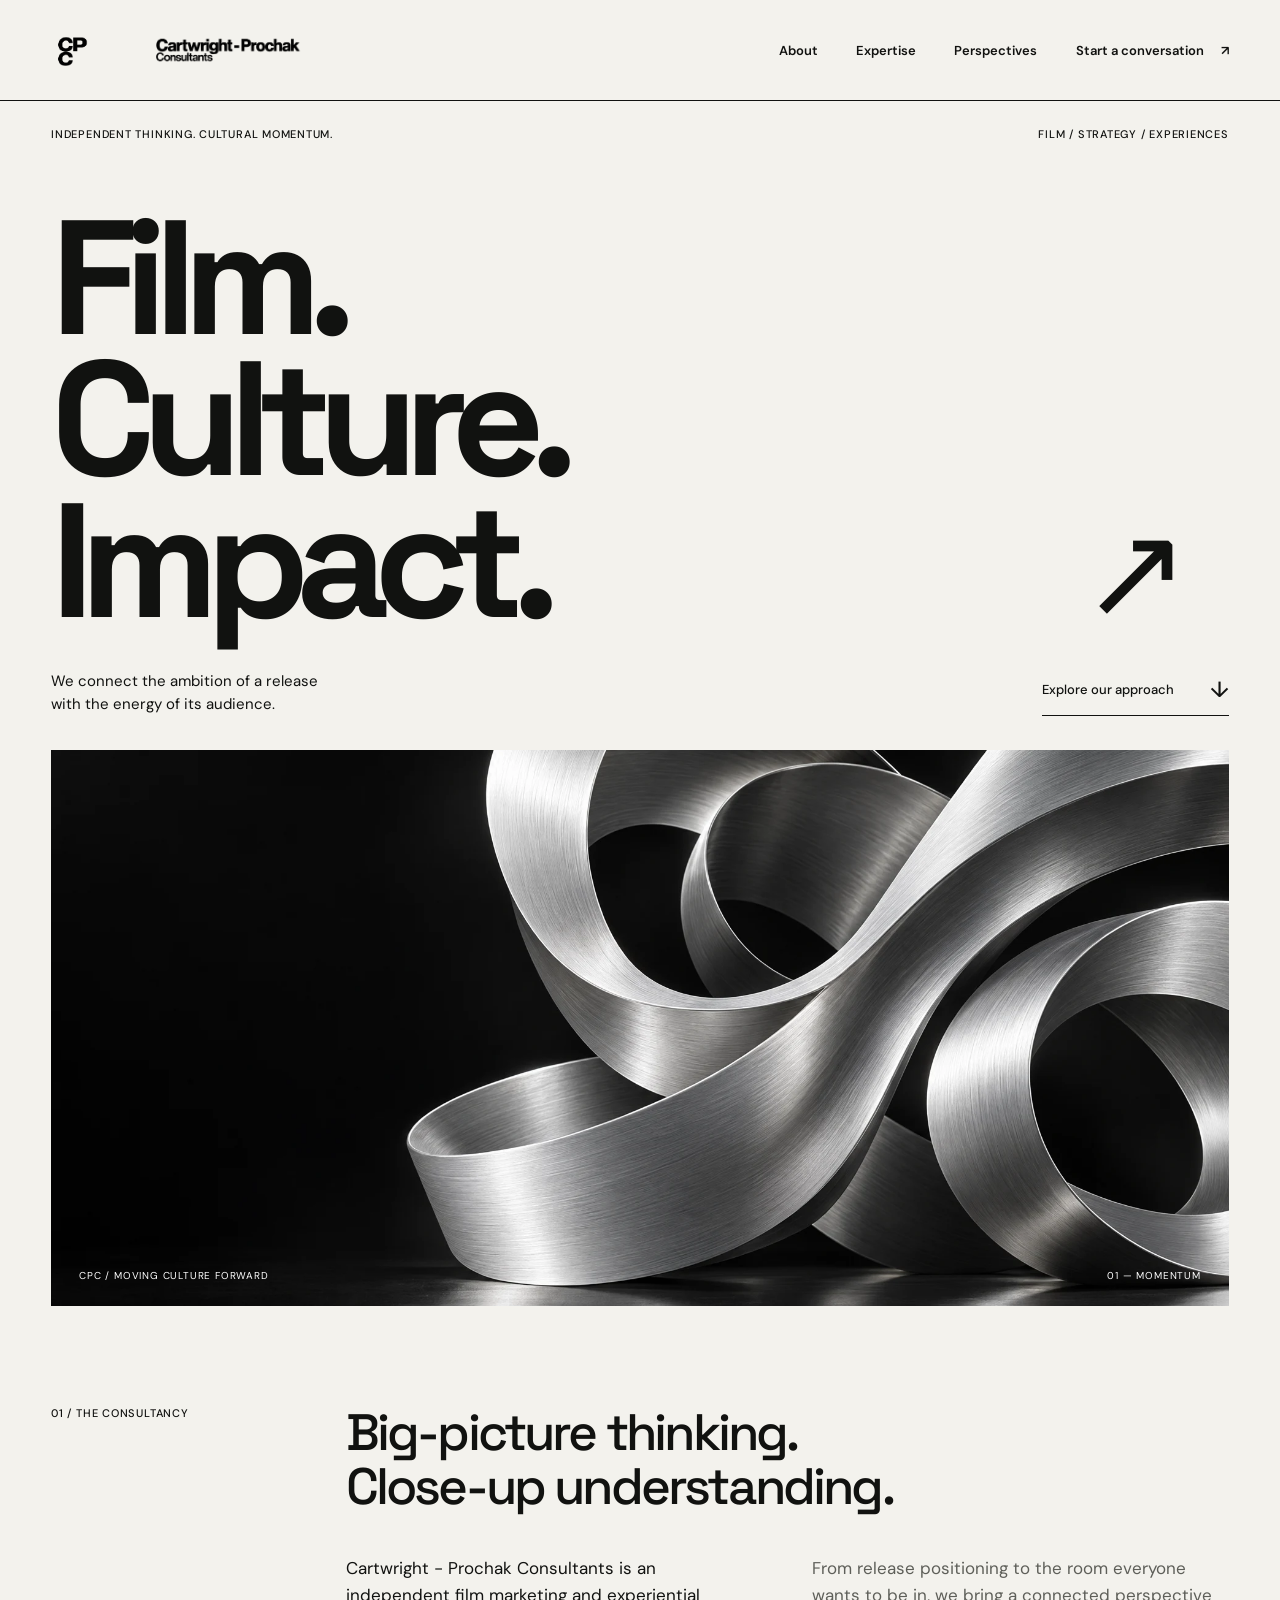
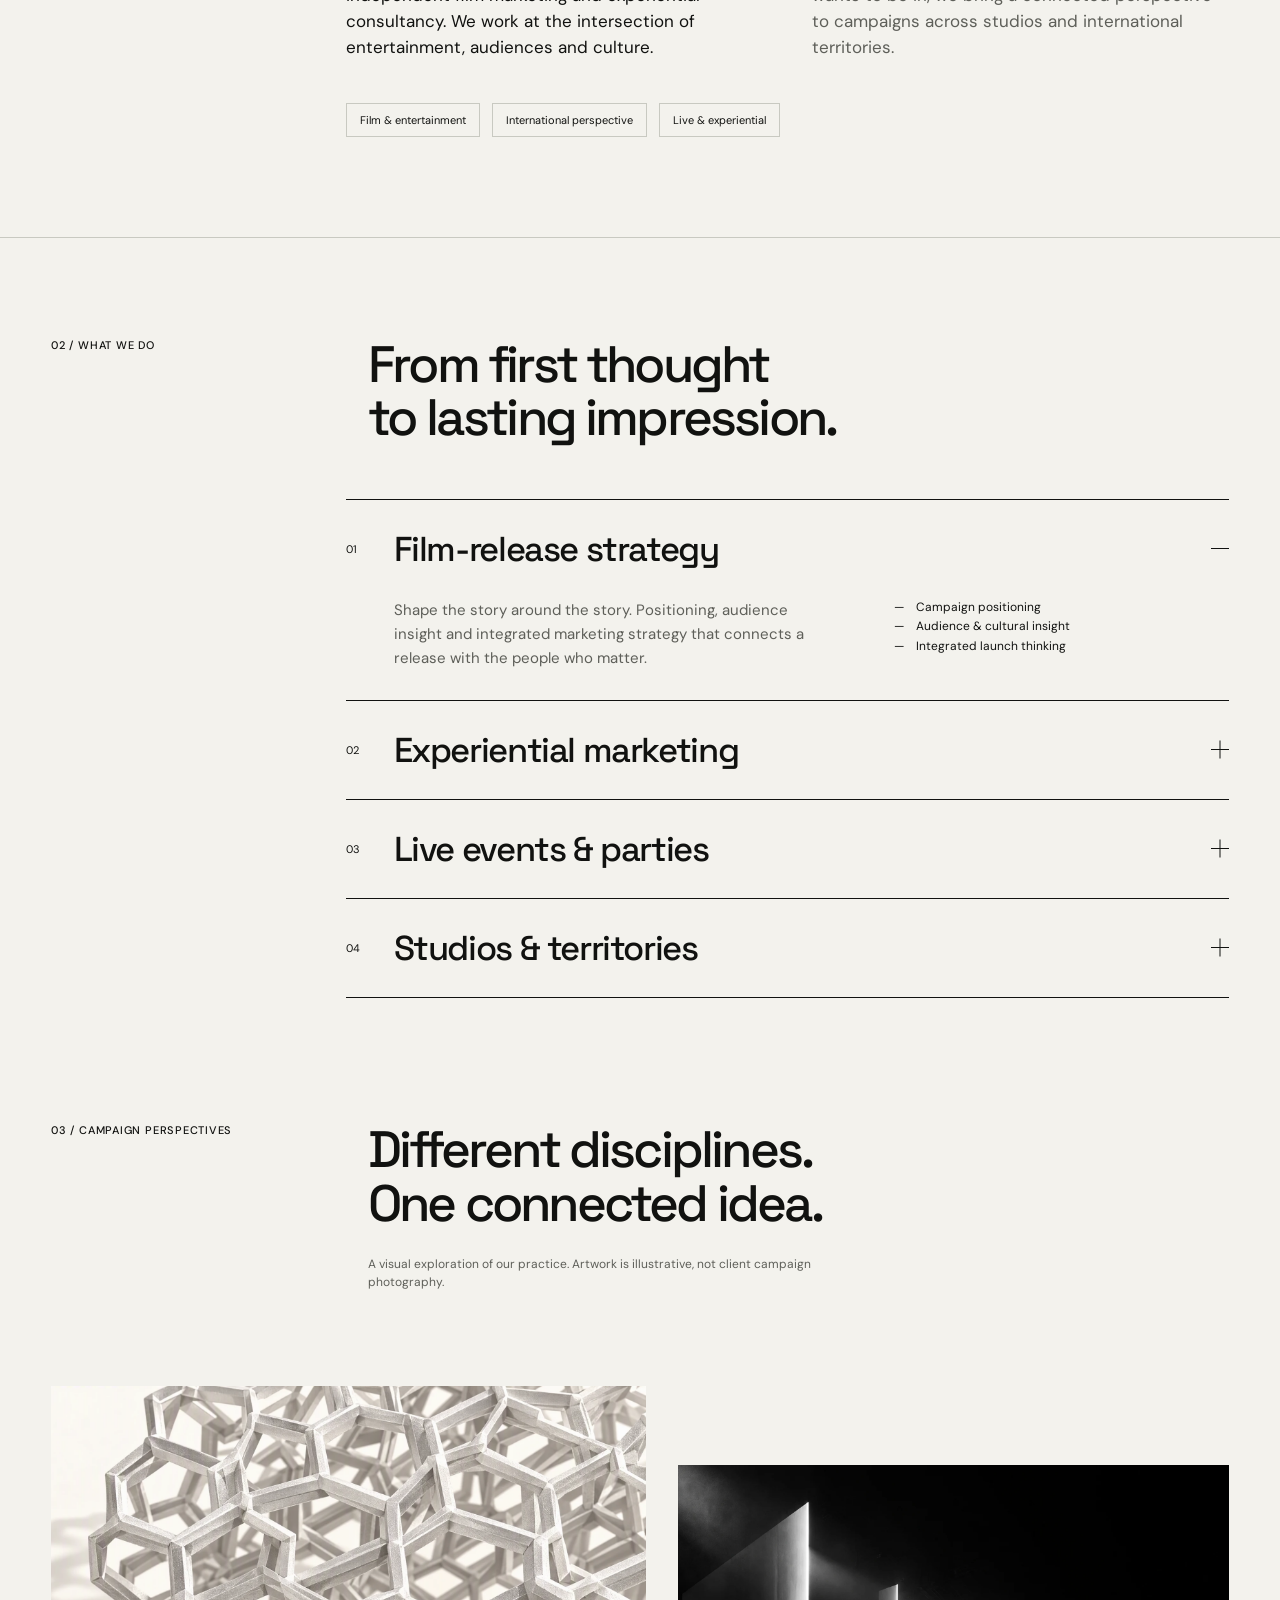
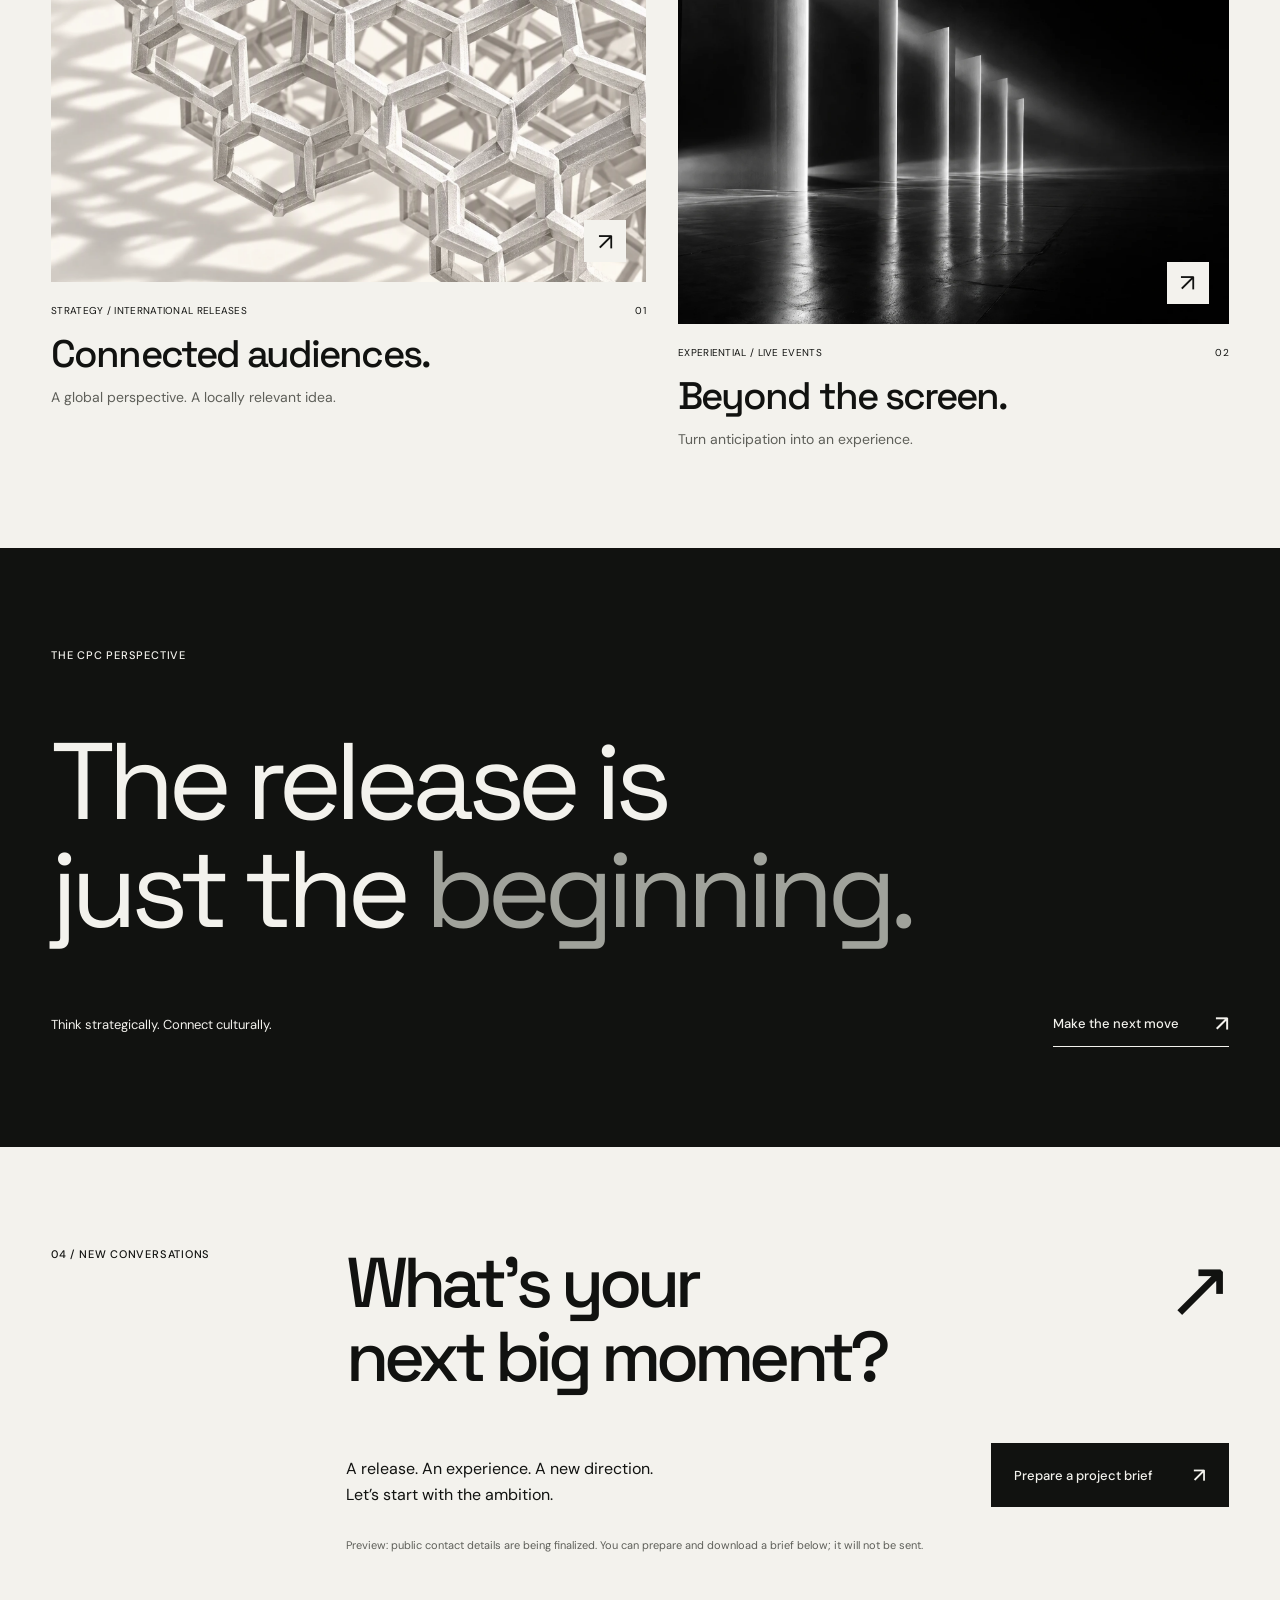
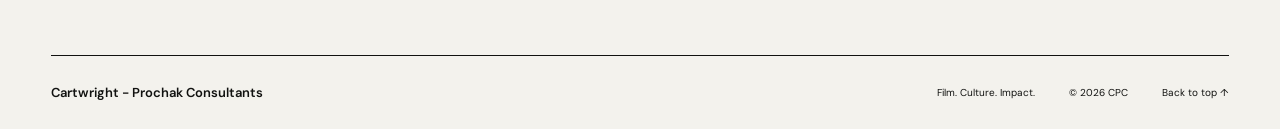
==== index.html @ 271bed8a "Initial CPC marketing site for Vercel. Static Swiss-style homepage with local assets and production " ====
<!doctype html>
<html lang="en">
<head>
  <meta charset="utf-8">
  <meta name="viewport" content="width=device-width, initial-scale=1">
  <meta name="theme-color" content="#f3f2ed">
  <meta name="robots" content="index, follow">
  <link rel="canonical" href="https://cpcstudio.vercel.app/">
  <title>CPC — Film Marketing &amp; Live Experiences Consultancy</title>
  <meta name="description" content="Cartwright - Prochak Consultants connects film-release strategy, experiential marketing and live events across studios and international territories.">
  <meta name="keywords" content="film marketing, entertainment strategy, experiential marketing, live events, international releases">
  <meta property="og:type" content="website">
  <meta property="og:site_name" content="Cartwright - Prochak Consultants">
  <meta property="og:title" content="CPC — Film. Culture. Impact.">
  <meta property="og:description" content="Independent thinking for film releases, cultural moments and live experiences.">
  <meta property="og:url" content="https://cpcstudio.vercel.app/">
  <meta property="og:image" content="https://cpcstudio.vercel.app/assets/CPC-hero-ribbon.webp">
  <meta name="twitter:card" content="summary_large_image">
  <meta name="twitter:title" content="CPC — Film. Culture. Impact.">
  <meta name="twitter:description" content="Film-release strategy, experiential marketing and live events.">
  <meta name="twitter:image" content="https://cpcstudio.vercel.app/assets/CPC-hero-ribbon.webp">
  <link rel="icon" href="/assets/favicon.png" type="image/png">
  <link rel="stylesheet" href="/styles.css">
  <script src="/app.js" defer></script>
</head>
<body>
  <a class="skip-link" href="#main">Skip to content</a>
  <header class="site-header">
    <a class="brand" href="#" aria-label="Cartwright - Prochak Consultants home">
      <img class="brand-sigil" src="/assets/CPC-swiss-sigil.png" alt="" width="48" height="48">
      <img class="brand-wordmark" src="/assets/CPC-swiss-wordmark.png" alt="Cartwright - Prochak Consultants" width="270" height="45">
    </a>
    <button class="menu-toggle" type="button" aria-expanded="false" aria-controls="navigation">Menu <span aria-hidden="true">+</span></button>
    <nav id="navigation" aria-label="Main navigation">
      <a href="#about">About</a><a href="#expertise">Expertise</a><a href="#perspectives">Perspectives</a><a class="nav-contact" href="#contact">Start a conversation <span aria-hidden="true">↗</span></a>
    </nav>
  </header>
  <main id="main">
    <section class="hero" aria-labelledby="hero-title">
      <div class="eyebrow hero-eyebrow"><span>Independent thinking. Cultural momentum.</span><span>Film / Strategy / Experiences</span></div>
      <h1 id="hero-title">Film.<br>Culture.<br><span class="hero-last">Impact.<span class="hero-arrow" aria-hidden="true">↗</span></span></h1>
      <div class="hero-bottom"><p>We connect the ambition of a release<br>with the energy of its audience.</p><a class="text-link" href="#expertise">Explore our approach <span aria-hidden="true">↓</span></a></div>
      <figure class="hero-art"><img src="/assets/CPC-hero-ribbon.webp" alt="A flowing silver ribbon sculpture on black" fetchpriority="high" width="1920" height="1080"><figcaption><span>CPC / Moving culture forward</span><span>01 — Momentum</span></figcaption></figure>
    </section>
    <section class="about section-pad" id="about" aria-labelledby="about-title">
      <div class="section-label">01 / The consultancy</div>
      <div class="about-main"><h2 id="about-title">Big-picture thinking.<br>Close-up understanding.</h2><div class="about-copy"><p>Cartwright - Prochak Consultants is an independent film marketing and experiential consultancy. We work at the intersection of entertainment, audiences and culture.</p><p>From release positioning to the room everyone wants to be in, we bring a connected perspective to campaigns across studios and international territories.</p></div><div class="about-tags"><span>Film &amp; entertainment</span><span>International perspective</span><span>Live &amp; experiential</span></div></div>
    </section>
    <section class="expertise section-pad" id="expertise" aria-labelledby="expertise-title">
      <div class="section-top"><div class="section-label">02 / What we do</div><h2 id="expertise-title">From first thought<br>to lasting impression.</h2></div>
      <div class="services">
        <details open><summary><span class="service-no">01</span><h3>Film-release strategy</h3><span class="service-symbol" aria-hidden="true"></span></summary><div class="service-body"><p>Shape the story around the story. Positioning, audience insight and integrated marketing strategy that connects a release with the people who matter.</p><ul><li>Campaign positioning</li><li>Audience &amp; cultural insight</li><li>Integrated launch thinking</li></ul></div></details>
        <details><summary><span class="service-no">02</span><h3>Experiential marketing</h3><span class="service-symbol" aria-hidden="true"></span></summary><div class="service-body"><p>Take a film beyond the screen. Develop participatory ideas and cultural activations that give audiences a reason to engage, share and remember.</p><ul><li>Creative activation concepts</li><li>Audience participation</li><li>Partner collaboration</li></ul></div></details>
        <details><summary><span class="service-no">03</span><h3>Live events &amp; parties</h3><span class="service-symbol" aria-hidden="true"></span></summary><div class="service-body"><p>Build the moment people talk about. Connect event concept, atmosphere and guest experience for launches, premieres, celebrations and after-hours gatherings.</p><ul><li>Event concept &amp; direction</li><li>Premieres &amp; launch moments</li><li>Parties &amp; guest experience</li></ul></div></details>
        <details><summary><span class="service-no">04</span><h3>Studios &amp; territories</h3><span class="service-symbol" aria-hidden="true"></span></summary><div class="service-body"><p>Keep the ambition connected while making the approach locally relevant. Strategic consultancy across studios, partners and international release teams.</p><ul><li>Cross-territory perspective</li><li>Local-market relevance</li><li>Studio &amp; partner alignment</li></ul></div></details>
      </div>
    </section>
    <section class="perspectives section-pad" id="perspectives" aria-labelledby="perspectives-title">
      <div class="section-top"><div class="section-label">03 / Campaign perspectives</div><div><h2 id="perspectives-title">Different disciplines.<br>One connected idea.</h2><p class="section-note">A visual exploration of our practice. Artwork is illustrative, not client campaign photography.</p></div></div>
      <div class="work-grid">
        <button class="work-card work-light" type="button" data-project="strategy" aria-label="Explore Connected audiences"><div class="work-image"><img src="/assets/CPC-lattice.webp" alt="Interconnected architectural silver lattice" loading="lazy" width="1920" height="1440"><span class="card-open" aria-hidden="true">↗</span></div><div class="work-meta"><span>Strategy / International releases</span><span>01</span></div><h3>Connected audiences.</h3><p>A global perspective. A locally relevant idea.</p></button>
        <button class="work-card work-dark" type="button" data-project="live" aria-label="Explore Beyond the screen"><div class="work-image"><img src="/assets/CPC-live-light.webp" alt="An abstract immersive installation of white light planes" loading="lazy" width="1920" height="1440"><span class="card-open" aria-hidden="true">↗</span></div><div class="work-meta"><span>Experiential / Live events</span><span>02</span></div><h3>Beyond the screen.</h3><p>Turn anticipation into an experience.</p></button>
      </div>
    </section>
    <section class="statement section-pad" aria-label="Our philosophy"><div class="section-label">The CPC perspective</div><p>The release is<br>just the <span>beginning.</span></p><div class="statement-bottom"><span>Think strategically. Connect culturally.</span><a class="text-link" href="#contact">Make the next move <span aria-hidden="true">↗</span></a></div></section>
    <section class="contact section-pad" id="contact" aria-labelledby="contact-title"><div class="section-label">04 / New conversations</div><div class="contact-main"><h2 id="contact-title">What’s your<br>next big moment?<span aria-hidden="true">↗</span></h2><div class="contact-bottom"><p>A release. An experience. A new direction.<br>Let’s start with the ambition.</p><button class="solid-button" id="open-enquiry" type="button">Prepare a project brief <span aria-hidden="true">↗</span></button></div><p class="contact-status">Preview: public contact details are being finalized. You can prepare and download a brief below; it will not be sent.</p></div></section>
  </main>
  <footer><a class="footer-brand" href="#">Cartwright - Prochak Consultants</a><div class="footer-meta"><span>Film. Culture. Impact.</span><span>© <span id="year">2026</span> CPC</span><a href="#main">Back to top ↑</a></div></footer>
  <dialog id="project-dialog" class="project-dialog" aria-labelledby="project-title"><button class="dialog-close" type="button" aria-label="Close campaign perspective">×</button><div class="dialog-eyebrow eyebrow">CPC / A campaign perspective</div><h2 id="project-title"></h2><p id="project-description"></p><ul id="project-points"></ul><p class="dialog-note">Illustrative practice overview. Approved campaign credits and case studies can be added here.</p><a class="solid-button" href="#contact" id="project-contact">Discuss an idea <span aria-hidden="true">↗</span></a></dialog>
  <dialog id="enquiry-dialog" class="enquiry-dialog" aria-labelledby="enquiry-title"><button class="dialog-close" type="button" aria-label="Close project brief">×</button><div class="eyebrow">CPC / The starting point</div><h2 id="enquiry-title">Tell us the ambition.</h2><p class="dialog-note">Prepare a brief on your device. This preview does not transmit or store your information on a server.</p><form id="enquiry-form"><div class="form-row"><label>Your name<input name="name" autocomplete="name" required maxlength="120"></label><label>Email<input name="email" type="email" autocomplete="email" required maxlength="200"></label></div><label>Company / studio<input name="company" autocomplete="organization" maxlength="160"></label><label>What are you planning?<select name="service"><option>Film-release strategy</option><option>Experiential marketing</option><option>Live events &amp; parties</option><option>Studios &amp; territories</option><option>A connected campaign</option></select></label><label>The brief<textarea name="brief" rows="4" required maxlength="6000" placeholder="The project, audience, territories, timing and ambition."></textarea></label><button class="solid-button" type="submit">Download my brief <span aria-hidden="true">↓</span></button><p class="form-result" id="form-result" role="status"></p></form></dialog>
</body>
</html>
---- styles.css ----
@import url('https://fonts.googleapis.com/css2?family=DM+Sans:wght@400;500;600;700&family=Space+Grotesk:wght@400;500;600;700&display=swap');
:root{--paper:#f3f2ed;--ink:#111210;--muted:#5e5f59;--rule:#c8c9c1;--gutter:clamp(22px,4vw,72px);--display:'Space Grotesk',Arial,sans-serif;--body:'DM Sans',Arial,sans-serif}
*{box-sizing:border-box}html{scroll-behavior:smooth;scroll-padding-top:100px}body{margin:0;background:var(--paper);color:var(--ink);font-family:var(--body);-webkit-font-smoothing:antialiased}a{color:inherit;text-decoration:none}button,input,textarea,select{font:inherit}button{color:inherit}button,a,summary{-webkit-tap-highlight-color:transparent}button{cursor:pointer}img{display:block;max-width:100%}h1,h2,h3,p{margin:0}h1,h2,h3{font-family:var(--display)}::selection{color:var(--paper);background:var(--ink)}:focus-visible{outline:2px solid currentColor;outline-offset:6px}body.modal-open{overflow:hidden}.skip-link{position:fixed;top:-80px;left:20px;background:var(--ink);color:var(--paper);z-index:20;padding:14px}.skip-link:focus{top:12px}
.site-header{display:flex;align-items:center;justify-content:space-between;gap:30px;padding:26px var(--gutter);border-bottom:1px solid var(--ink)}.brand{display:flex;align-items:center;gap:16px}.brand-sigil{width:42px;height:42px;object-fit:contain}.brand-wordmark{width:240px;height:auto;max-height:48px;object-fit:contain}nav{display:flex;align-items:center;gap:clamp(22px,3vw,48px);font-size:13px;font-weight:600}nav a{position:relative}nav a:after{content:'';position:absolute;left:0;bottom:-6px;width:100%;height:1px;background:currentColor;transform:scaleX(0);transform-origin:left;transition:transform .2s}nav a:hover:after{transform:scaleX(1)}.nav-contact span{margin-left:14px}.menu-toggle{display:none;border:0;background:transparent;padding:10px;font-weight:600}.eyebrow,.section-label{font-size:11px;letter-spacing:.07em;text-transform:uppercase;font-weight:500}.hero{padding:26px var(--gutter) 0}.hero-eyebrow{display:flex;justify-content:space-between;gap:20px}.hero h1{font-size:clamp(100px,12.7vw,205px);line-height:.87;letter-spacing:-.085em;font-weight:700;margin:66px 0 34px}.hero-last{display:flex;align-items:baseline;justify-content:space-between}.hero-arrow{font-family:Arial,sans-serif;font-size:.8em;font-weight:400;letter-spacing:0;padding-right:3vw}.hero-bottom{display:flex;justify-content:space-between;align-items:end;margin-bottom:34px;font-size:15px;line-height:1.55}.text-link{display:inline-flex;gap:36px;align-items:center;font-size:13px;font-weight:500;border-bottom:1px solid currentColor;padding:8px 0}.text-link span{font-size:22px;transition:transform .2s}.text-link:hover span{transform:translate(2px,-2px)}.hero-art{margin:0;position:relative;background:#050505;overflow:hidden}.hero-art>img{width:100%;height:auto;aspect-ratio:2.12;object-fit:cover}.hero-art figcaption{position:absolute;bottom:24px;left:28px;right:28px;display:flex;justify-content:space-between;color:#fff;font-size:10px;letter-spacing:.08em;text-transform:uppercase}
.section-pad{padding:100px var(--gutter)}.about{display:grid;grid-template-columns:1fr 3fr;border-bottom:1px solid var(--rule)}h2{font-size:clamp(36px,4vw,64px);line-height:1.05;font-weight:500;letter-spacing:-.055em}.about-copy{display:grid;grid-template-columns:1fr 1fr;gap:50px;margin:42px 0;font-size:17px;line-height:1.55;max-width:930px}.about-copy p:last-child{color:var(--muted)}.about-tags{display:flex;flex-wrap:wrap;gap:12px}.about-tags span{font-size:11px;border:1px solid var(--rule);padding:9px 13px}.section-top{display:grid;grid-template-columns:1fr 3fr;gap:30px;margin-bottom:54px}.services{margin-left:25%}.services details{border-top:1px solid var(--ink)}.services details:last-child{border-bottom:1px solid var(--ink)}.services summary{list-style:none;display:flex;gap:26px;align-items:center;cursor:pointer;padding:27px 0}.services summary::-webkit-details-marker{display:none}.service-no{font-size:11px;align-self:center;width:22px}.services h3{font-size:clamp(24px,2.7vw,42px);font-weight:500;letter-spacing:-.04em}.service-symbol{width:18px;height:18px;margin-left:auto;position:relative;flex-shrink:0}.service-symbol:before,.service-symbol:after{content:'';position:absolute;background:currentColor;top:8px;left:0;width:18px;height:1px}.service-symbol:after{transform:rotate(90deg)}details[open] .service-symbol:after{transform:rotate(0)}.service-body{padding:0 42px 30px 48px;display:grid;grid-template-columns:1.5fr 1fr;gap:60px;font-size:15px;line-height:1.6}.service-body p{max-width:510px;color:var(--muted)}.service-body ul{list-style:none;padding:0;margin:0;font-size:12px}.service-body li:before{content:'—';margin-right:12px}.perspectives{padding-top:25px}.section-note{font-size:12px;line-height:1.5;color:var(--muted);max-width:470px;margin-top:24px}.work-grid{display:grid;grid-template-columns:1.08fr 1fr;gap:32px}.work-card{display:block;text-align:left;background:none;border:0;padding:0;width:100%}.work-dark{margin-top:120px}.work-image{overflow:hidden;position:relative;background:#ddd}.work-image img{width:100%;height:auto;aspect-ratio:1.2;object-fit:cover;transition:transform .5s}.work-card:hover img{transform:scale(1.025)}.card-open{position:absolute;bottom:20px;right:20px;width:42px;height:42px;display:grid;place-items:center;background:var(--paper);font-size:24px}.work-meta{display:flex;justify-content:space-between;font-size:10px;text-transform:uppercase;letter-spacing:.03em;margin:22px 0 12px}.work-card h3{font-size:clamp(28px,3vw,44px);font-weight:500;letter-spacing:-.05em}.work-card p{font-size:14px;color:var(--muted);margin-top:10px}.statement{color:var(--paper);background:var(--ink)}.statement>p{font-family:var(--display);font-size:clamp(62px,8.5vw,140px);line-height:1;letter-spacing:-.065em;margin:66px 0 56px}.statement>p span{color:#a0a29b}.statement-bottom{display:flex;justify-content:space-between;align-items:center;font-size:13px}.contact{display:grid;grid-template-columns:1fr 3fr}.contact h2{font-size:clamp(44px,5.5vw,86px);letter-spacing:-.07em;position:relative}.contact h2 span{position:absolute;right:0;top:0;font-family:Arial,sans-serif;font-size:1.15em}.contact-bottom{display:flex;gap:24px;justify-content:space-between;align-items:end;margin-top:48px}.contact-bottom p{font-size:16px;line-height:1.6}.solid-button{display:inline-flex;gap:40px;justify-content:space-between;align-items:center;background:var(--ink);color:var(--paper);border:1px solid var(--ink);padding:18px 22px;font-size:13px;font-weight:500;transition:background .2s,color .2s}.solid-button:hover{background:var(--paper);color:var(--ink)}.solid-button span{font-size:20px}.contact-status{font-size:11px;line-height:1.6;color:var(--muted);max-width:620px;margin-top:30px}footer{margin:0 var(--gutter);padding:28px 0;display:flex;justify-content:space-between;gap:24px;align-items:center;border-top:1px solid var(--ink)}.footer-brand{font-size:13px;font-weight:600}.footer-meta{display:flex;gap:34px;font-size:10px}.footer-meta a:hover{text-decoration:underline}
dialog{border:0;background:var(--paper);color:var(--ink);padding:54px;max-width:680px;width:calc(100% - 36px);max-height:90dvh;overflow:auto}dialog::backdrop{background:#000b;backdrop-filter:blur(4px)}.dialog-close{position:absolute;top:14px;right:18px;border:0;background:transparent;font-size:30px;padding:3px 8px}.dialog-eyebrow{margin-bottom:30px}dialog h2{font-size:44px;margin-bottom:24px}dialog>p{font-size:16px;line-height:1.65}dialog ul{padding:0;list-style:none;margin:24px 0}dialog li{padding:12px 0;border-bottom:1px solid var(--rule);font-size:14px}.dialog-note{color:var(--muted);font-size:12px!important;margin-bottom:26px;line-height:1.6}.enquiry-dialog>.eyebrow{margin-bottom:26px}.enquiry-dialog form{display:grid;gap:19px}.form-row{display:grid;grid-template-columns:1fr 1fr;gap:20px}label{display:flex;flex-direction:column;gap:8px;font-size:12px}input,textarea,select{border:1px solid #b8bab1;border-radius:0;background:transparent;padding:12px;color:var(--ink);width:100%;font-size:14px}textarea{resize:vertical}.form-result{font-size:12px;color:var(--muted);line-height:1.5}
@media(min-width:1700px){body{max-width:1920px;margin:auto}.hero h1{font-size:220px}}
@media(max-width:1050px){.brand-wordmark{width:190px}nav{gap:22px;font-size:12px}.nav-contact{display:none}.about,.contact{grid-template-columns:1fr 2.5fr}.section-top{grid-template-columns:1fr 2.5fr}.services{margin-left:28.5%}.about-copy{gap:26px;font-size:15px}.service-body{grid-template-columns:1fr;gap:20px}.contact-bottom{align-items:start;flex-direction:column}.footer-meta{gap:20px}}
@media(max-width:700px){html{scroll-padding-top:25px}.site-header{padding:20px var(--gutter);position:relative}.brand-wordmark{width:190px}.brand-sigil{width:32px;height:32px}.brand{gap:12px}.menu-toggle{display:inline-flex;gap:14px;padding:10px 0;font-size:12px}nav{display:none;position:absolute;top:100%;left:0;right:0;background:var(--paper);z-index:10;border-bottom:1px solid var(--ink);padding:24px var(--gutter);flex-direction:column;align-items:flex-start;gap:28px;font-size:18px}nav.is-open{display:flex}.nav-contact{display:block}.hero{padding-top:22px}.hero-eyebrow{font-size:9px}.hero-eyebrow span:last-child{display:none}.hero h1{font-size:clamp(82px,21vw,147px);margin-top:48px;line-height:.91}.hero-arrow{font-size:.7em;padding:0}.hero-bottom{font-size:12px;align-items:start;gap:24px}.hero-bottom .text-link{font-size:11px;gap:12px}.hero-art>img{aspect-ratio:1.28;object-position:65% center}.hero-art figcaption{left:16px;right:16px;bottom:18px;font-size:8px}.hero-art figcaption span:last-child{display:none}.section-pad{padding:62px var(--gutter)}.about,.contact,.section-top{grid-template-columns:1fr;gap:28px}.section-label{font-size:10px}h2{font-size:38px}.about-copy{grid-template-columns:1fr;gap:22px;margin:28px 0;font-size:16px}.about-tags{gap:8px}.about-tags span{font-size:10px}.section-top{margin-bottom:32px}.services{margin-left:0}.services summary{gap:17px;padding:24px 0}.services h3{font-size:26px}.service-body{padding:0 24px 26px 39px;font-size:14px}.work-grid{grid-template-columns:1fr;gap:42px}.work-dark{margin-top:0}.work-image img{aspect-ratio:1.22}.work-meta{margin-top:18px}.work-card h3{font-size:32px}.statement>p{font-size:clamp(49px,11vw,77px);margin:42px 0 36px}.statement-bottom{align-items:start;flex-direction:column;gap:20px;font-size:12px}.contact h2{font-size:47px}.contact h2 span{right:0;font-size:.85em}.contact-bottom{margin-top:28px;gap:26px}.solid-button{width:100%}footer{align-items:start;flex-direction:column;padding:24px 0}.footer-meta{flex-wrap:wrap;justify-content:space-between;width:100%;font-size:9px;gap:12px}dialog{padding:48px 26px 30px}dialog h2{font-size:34px}.form-row{grid-template-columns:1fr}}
@media(prefers-reduced-motion:reduce){html{scroll-behavior:auto}*,*:before,*:after{animation:none!important;transition:none!important}}
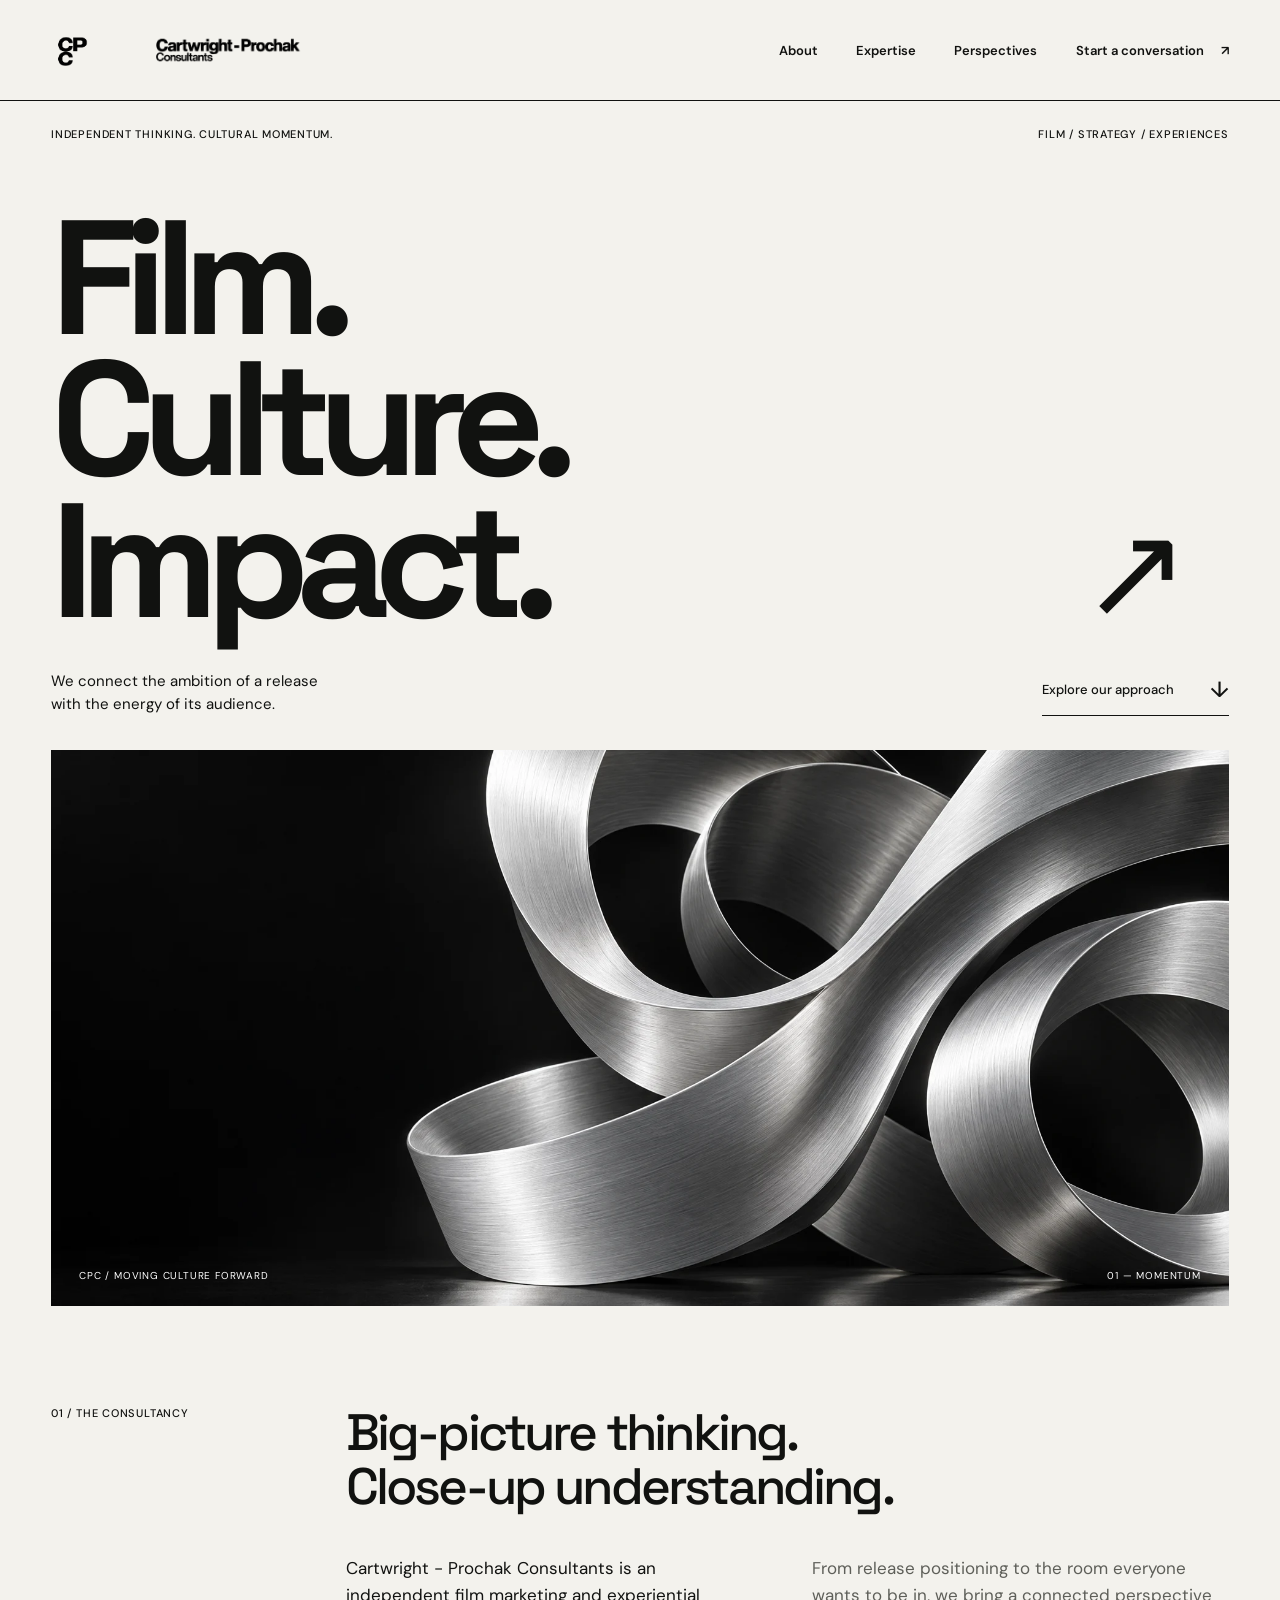
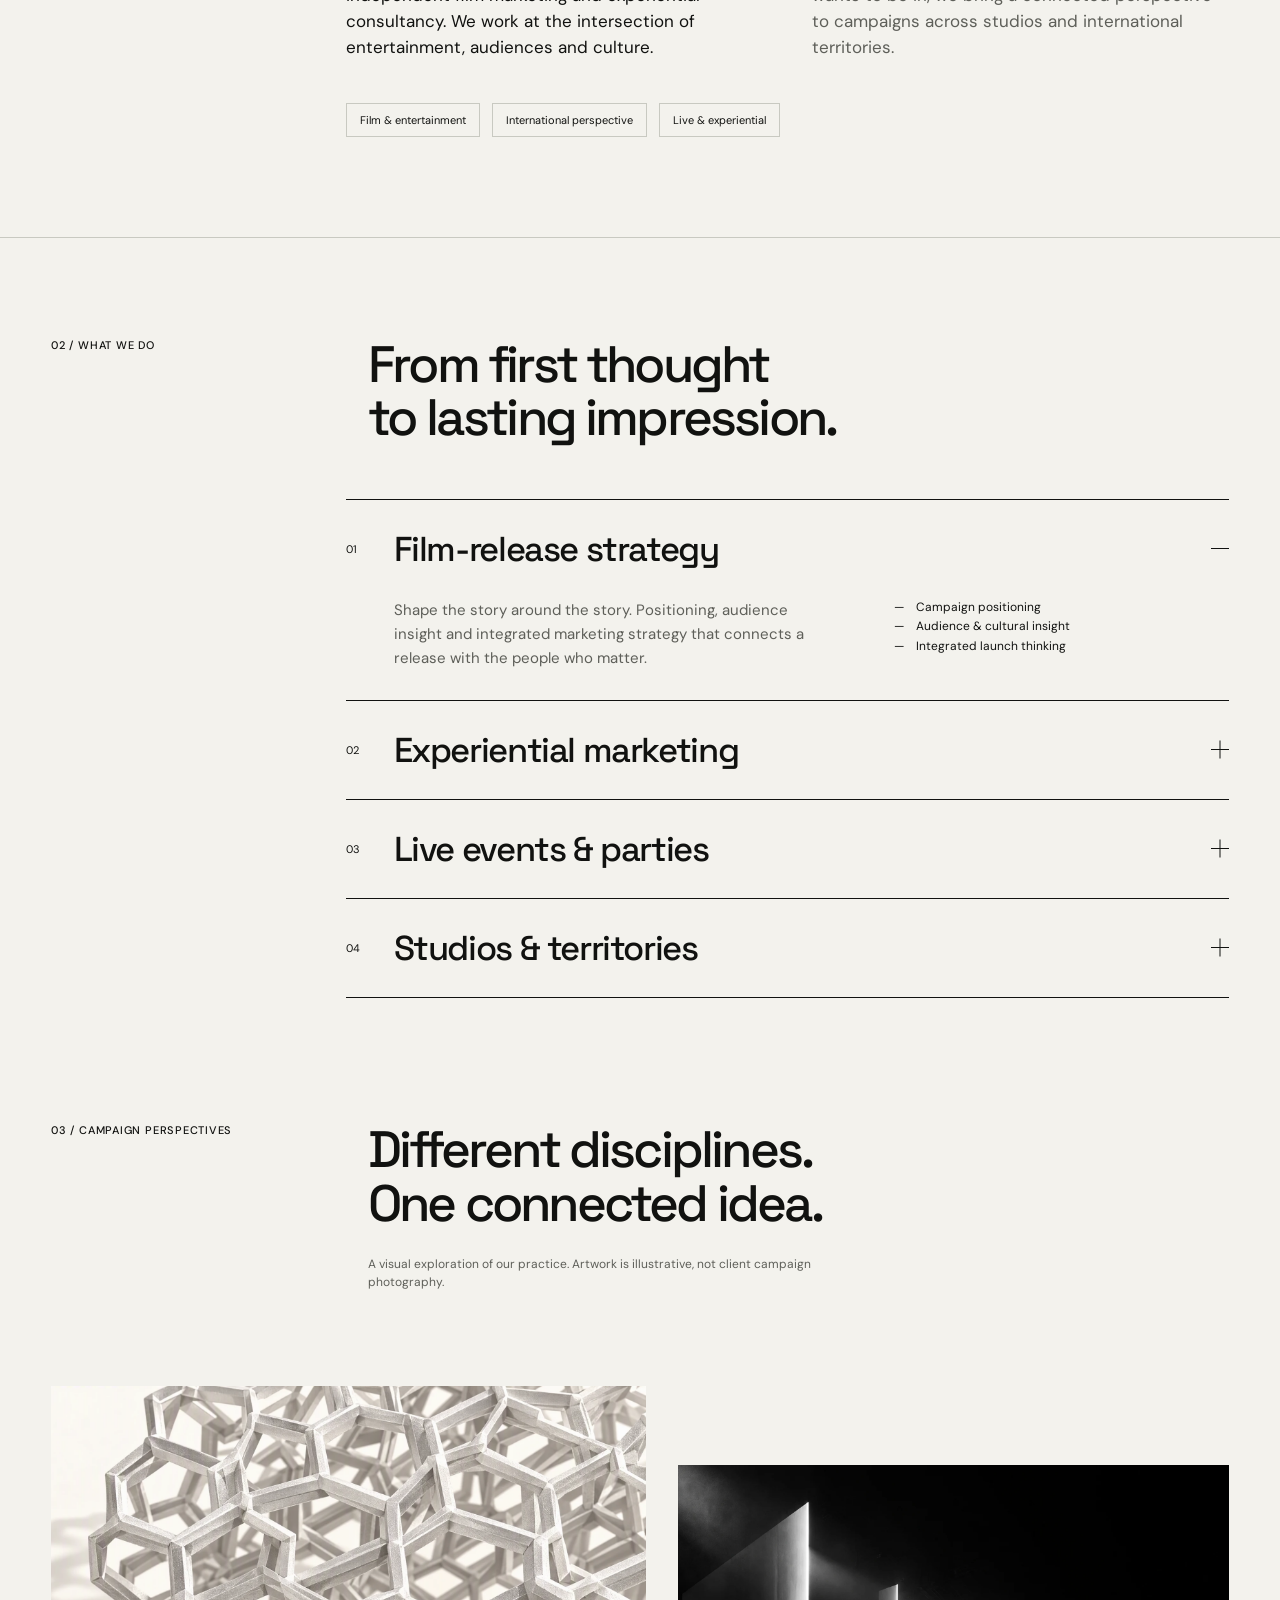
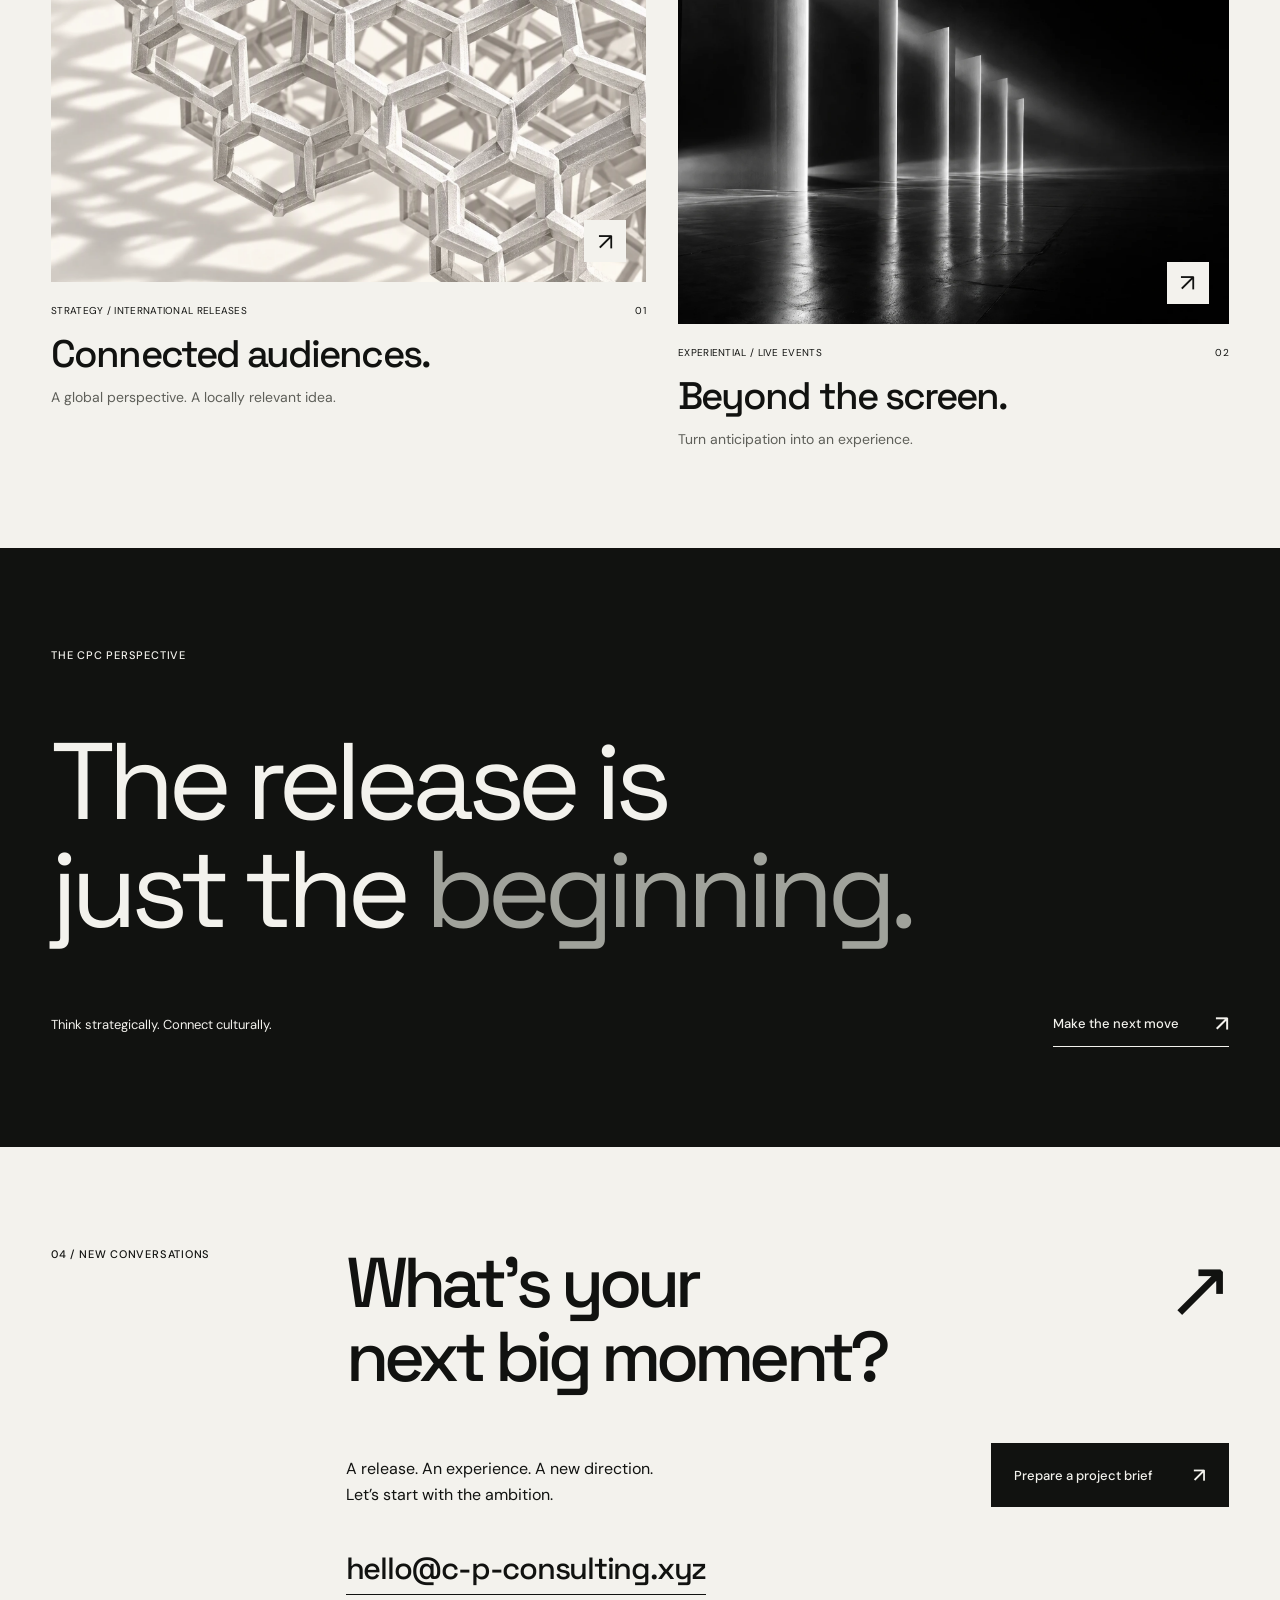
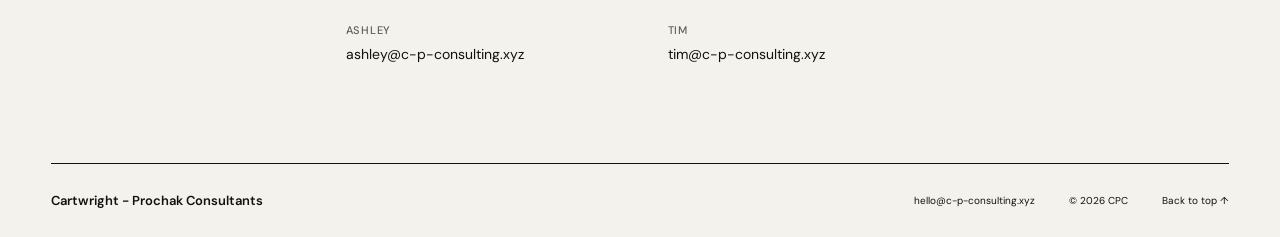
==== commit 1d8e9c6a: "Add public and personal contact emails. Route enquiries to hello@ and surface Ashley and Tim address" ====
--- a/index.html
+++ b/index.html
@@ -5,7 +5,7 @@
   <meta name="viewport" content="width=device-width, initial-scale=1">
   <meta name="theme-color" content="#f3f2ed">
   <meta name="robots" content="index, follow">
-  <link rel="canonical" href="https://cpcstudio.vercel.app/">
+  <link rel="canonical" href="https://c-p-consulting.xyz/">
   <title>CPC — Film Marketing &amp; Live Experiences Consultancy</title>
   <meta name="description" content="Cartwright - Prochak Consultants connects film-release strategy, experiential marketing and live events across studios and international territories.">
   <meta name="keywords" content="film marketing, entertainment strategy, experiential marketing, live events, international releases">
@@ -13,12 +13,12 @@
   <meta property="og:site_name" content="Cartwright - Prochak Consultants">
   <meta property="og:title" content="CPC — Film. Culture. Impact.">
   <meta property="og:description" content="Independent thinking for film releases, cultural moments and live experiences.">
-  <meta property="og:url" content="https://cpcstudio.vercel.app/">
-  <meta property="og:image" content="https://cpcstudio.vercel.app/assets/CPC-hero-ribbon.webp">
+  <meta property="og:url" content="https://c-p-consulting.xyz/">
+  <meta property="og:image" content="https://c-p-consulting.xyz/assets/CPC-hero-ribbon.webp">
   <meta name="twitter:card" content="summary_large_image">
   <meta name="twitter:title" content="CPC — Film. Culture. Impact.">
   <meta name="twitter:description" content="Film-release strategy, experiential marketing and live events.">
-  <meta name="twitter:image" content="https://cpcstudio.vercel.app/assets/CPC-hero-ribbon.webp">
+  <meta name="twitter:image" content="https://c-p-consulting.xyz/assets/CPC-hero-ribbon.webp">
   <link rel="icon" href="/assets/favicon.png" type="image/png">
   <link rel="stylesheet" href="/styles.css">
   <script src="/app.js" defer></script>
@@ -63,10 +63,10 @@
       </div>
     </section>
     <section class="statement section-pad" aria-label="Our philosophy"><div class="section-label">The CPC perspective</div><p>The release is<br>just the <span>beginning.</span></p><div class="statement-bottom"><span>Think strategically. Connect culturally.</span><a class="text-link" href="#contact">Make the next move <span aria-hidden="true">↗</span></a></div></section>
-    <section class="contact section-pad" id="contact" aria-labelledby="contact-title"><div class="section-label">04 / New conversations</div><div class="contact-main"><h2 id="contact-title">What’s your<br>next big moment?<span aria-hidden="true">↗</span></h2><div class="contact-bottom"><p>A release. An experience. A new direction.<br>Let’s start with the ambition.</p><button class="solid-button" id="open-enquiry" type="button">Prepare a project brief <span aria-hidden="true">↗</span></button></div><p class="contact-status">Preview: public contact details are being finalized. You can prepare and download a brief below; it will not be sent.</p></div></section>
+    <section class="contact section-pad" id="contact" aria-labelledby="contact-title"><div class="section-label">04 / New conversations</div><div class="contact-main"><h2 id="contact-title">What’s your<br>next big moment?<span aria-hidden="true">↗</span></h2><div class="contact-bottom"><p>A release. An experience. A new direction.<br>Let’s start with the ambition.</p><button class="solid-button" id="open-enquiry" type="button">Prepare a project brief <span aria-hidden="true">↗</span></button></div><div class="contact-emails"><a class="contact-public" href="mailto:hello@c-p-consulting.xyz">hello@c-p-consulting.xyz</a><div class="contact-people"><a href="mailto:ashley@c-p-consulting.xyz"><span>Ashley</span>ashley@c-p-consulting.xyz</a><a href="mailto:tim@c-p-consulting.xyz"><span>Tim</span>tim@c-p-consulting.xyz</a></div></div></div></section>
   </main>
-  <footer><a class="footer-brand" href="#">Cartwright - Prochak Consultants</a><div class="footer-meta"><span>Film. Culture. Impact.</span><span>© <span id="year">2026</span> CPC</span><a href="#main">Back to top ↑</a></div></footer>
+  <footer><a class="footer-brand" href="/">Cartwright - Prochak Consultants</a><div class="footer-meta"><a href="mailto:hello@c-p-consulting.xyz">hello@c-p-consulting.xyz</a><span>© <span id="year">2026</span> CPC</span><a href="#main">Back to top ↑</a></div></footer>
   <dialog id="project-dialog" class="project-dialog" aria-labelledby="project-title"><button class="dialog-close" type="button" aria-label="Close campaign perspective">×</button><div class="dialog-eyebrow eyebrow">CPC / A campaign perspective</div><h2 id="project-title"></h2><p id="project-description"></p><ul id="project-points"></ul><p class="dialog-note">Illustrative practice overview. Approved campaign credits and case studies can be added here.</p><a class="solid-button" href="#contact" id="project-contact">Discuss an idea <span aria-hidden="true">↗</span></a></dialog>
-  <dialog id="enquiry-dialog" class="enquiry-dialog" aria-labelledby="enquiry-title"><button class="dialog-close" type="button" aria-label="Close project brief">×</button><div class="eyebrow">CPC / The starting point</div><h2 id="enquiry-title">Tell us the ambition.</h2><p class="dialog-note">Prepare a brief on your device. This preview does not transmit or store your information on a server.</p><form id="enquiry-form"><div class="form-row"><label>Your name<input name="name" autocomplete="name" required maxlength="120"></label><label>Email<input name="email" type="email" autocomplete="email" required maxlength="200"></label></div><label>Company / studio<input name="company" autocomplete="organization" maxlength="160"></label><label>What are you planning?<select name="service"><option>Film-release strategy</option><option>Experiential marketing</option><option>Live events &amp; parties</option><option>Studios &amp; territories</option><option>A connected campaign</option></select></label><label>The brief<textarea name="brief" rows="4" required maxlength="6000" placeholder="The project, audience, territories, timing and ambition."></textarea></label><button class="solid-button" type="submit">Download my brief <span aria-hidden="true">↓</span></button><p class="form-result" id="form-result" role="status"></p></form></dialog>
+  <dialog id="enquiry-dialog" class="enquiry-dialog" aria-labelledby="enquiry-title"><button class="dialog-close" type="button" aria-label="Close project brief">×</button><div class="eyebrow">CPC / The starting point</div><h2 id="enquiry-title">Tell us the ambition.</h2><p class="dialog-note">Your brief opens an email to <a href="mailto:hello@c-p-consulting.xyz">hello@c-p-consulting.xyz</a>. Nothing is stored on this site.</p><form id="enquiry-form"><div class="form-row"><label>Your name<input name="name" autocomplete="name" required maxlength="120"></label><label>Email<input name="email" type="email" autocomplete="email" required maxlength="200"></label></div><label>Company / studio<input name="company" autocomplete="organization" maxlength="160"></label><label>What are you planning?<select name="service"><option>Film-release strategy</option><option>Experiential marketing</option><option>Live events &amp; parties</option><option>Studios &amp; territories</option><option>A connected campaign</option></select></label><label>The brief<textarea name="brief" rows="4" required maxlength="6000" placeholder="The project, audience, territories, timing and ambition."></textarea></label><button class="solid-button" type="submit">Email my brief <span aria-hidden="true">↗</span></button><p class="form-result" id="form-result" role="status"></p></form></dialog>
 </body>
 </html>
--- a/styles.css
+++ b/styles.css
@@ -2,9 +2,9 @@
 :root{--paper:#f3f2ed;--ink:#111210;--muted:#5e5f59;--rule:#c8c9c1;--gutter:clamp(22px,4vw,72px);--display:'Space Grotesk',Arial,sans-serif;--body:'DM Sans',Arial,sans-serif}
 *{box-sizing:border-box}html{scroll-behavior:smooth;scroll-padding-top:100px}body{margin:0;background:var(--paper);color:var(--ink);font-family:var(--body);-webkit-font-smoothing:antialiased}a{color:inherit;text-decoration:none}button,input,textarea,select{font:inherit}button{color:inherit}button,a,summary{-webkit-tap-highlight-color:transparent}button{cursor:pointer}img{display:block;max-width:100%}h1,h2,h3,p{margin:0}h1,h2,h3{font-family:var(--display)}::selection{color:var(--paper);background:var(--ink)}:focus-visible{outline:2px solid currentColor;outline-offset:6px}body.modal-open{overflow:hidden}.skip-link{position:fixed;top:-80px;left:20px;background:var(--ink);color:var(--paper);z-index:20;padding:14px}.skip-link:focus{top:12px}
 .site-header{display:flex;align-items:center;justify-content:space-between;gap:30px;padding:26px var(--gutter);border-bottom:1px solid var(--ink)}.brand{display:flex;align-items:center;gap:16px}.brand-sigil{width:42px;height:42px;object-fit:contain}.brand-wordmark{width:240px;height:auto;max-height:48px;object-fit:contain}nav{display:flex;align-items:center;gap:clamp(22px,3vw,48px);font-size:13px;font-weight:600}nav a{position:relative}nav a:after{content:'';position:absolute;left:0;bottom:-6px;width:100%;height:1px;background:currentColor;transform:scaleX(0);transform-origin:left;transition:transform .2s}nav a:hover:after{transform:scaleX(1)}.nav-contact span{margin-left:14px}.menu-toggle{display:none;border:0;background:transparent;padding:10px;font-weight:600}.eyebrow,.section-label{font-size:11px;letter-spacing:.07em;text-transform:uppercase;font-weight:500}.hero{padding:26px var(--gutter) 0}.hero-eyebrow{display:flex;justify-content:space-between;gap:20px}.hero h1{font-size:clamp(100px,12.7vw,205px);line-height:.87;letter-spacing:-.085em;font-weight:700;margin:66px 0 34px}.hero-last{display:flex;align-items:baseline;justify-content:space-between}.hero-arrow{font-family:Arial,sans-serif;font-size:.8em;font-weight:400;letter-spacing:0;padding-right:3vw}.hero-bottom{display:flex;justify-content:space-between;align-items:end;margin-bottom:34px;font-size:15px;line-height:1.55}.text-link{display:inline-flex;gap:36px;align-items:center;font-size:13px;font-weight:500;border-bottom:1px solid currentColor;padding:8px 0}.text-link span{font-size:22px;transition:transform .2s}.text-link:hover span{transform:translate(2px,-2px)}.hero-art{margin:0;position:relative;background:#050505;overflow:hidden}.hero-art>img{width:100%;height:auto;aspect-ratio:2.12;object-fit:cover}.hero-art figcaption{position:absolute;bottom:24px;left:28px;right:28px;display:flex;justify-content:space-between;color:#fff;font-size:10px;letter-spacing:.08em;text-transform:uppercase}
-.section-pad{padding:100px var(--gutter)}.about{display:grid;grid-template-columns:1fr 3fr;border-bottom:1px solid var(--rule)}h2{font-size:clamp(36px,4vw,64px);line-height:1.05;font-weight:500;letter-spacing:-.055em}.about-copy{display:grid;grid-template-columns:1fr 1fr;gap:50px;margin:42px 0;font-size:17px;line-height:1.55;max-width:930px}.about-copy p:last-child{color:var(--muted)}.about-tags{display:flex;flex-wrap:wrap;gap:12px}.about-tags span{font-size:11px;border:1px solid var(--rule);padding:9px 13px}.section-top{display:grid;grid-template-columns:1fr 3fr;gap:30px;margin-bottom:54px}.services{margin-left:25%}.services details{border-top:1px solid var(--ink)}.services details:last-child{border-bottom:1px solid var(--ink)}.services summary{list-style:none;display:flex;gap:26px;align-items:center;cursor:pointer;padding:27px 0}.services summary::-webkit-details-marker{display:none}.service-no{font-size:11px;align-self:center;width:22px}.services h3{font-size:clamp(24px,2.7vw,42px);font-weight:500;letter-spacing:-.04em}.service-symbol{width:18px;height:18px;margin-left:auto;position:relative;flex-shrink:0}.service-symbol:before,.service-symbol:after{content:'';position:absolute;background:currentColor;top:8px;left:0;width:18px;height:1px}.service-symbol:after{transform:rotate(90deg)}details[open] .service-symbol:after{transform:rotate(0)}.service-body{padding:0 42px 30px 48px;display:grid;grid-template-columns:1.5fr 1fr;gap:60px;font-size:15px;line-height:1.6}.service-body p{max-width:510px;color:var(--muted)}.service-body ul{list-style:none;padding:0;margin:0;font-size:12px}.service-body li:before{content:'—';margin-right:12px}.perspectives{padding-top:25px}.section-note{font-size:12px;line-height:1.5;color:var(--muted);max-width:470px;margin-top:24px}.work-grid{display:grid;grid-template-columns:1.08fr 1fr;gap:32px}.work-card{display:block;text-align:left;background:none;border:0;padding:0;width:100%}.work-dark{margin-top:120px}.work-image{overflow:hidden;position:relative;background:#ddd}.work-image img{width:100%;height:auto;aspect-ratio:1.2;object-fit:cover;transition:transform .5s}.work-card:hover img{transform:scale(1.025)}.card-open{position:absolute;bottom:20px;right:20px;width:42px;height:42px;display:grid;place-items:center;background:var(--paper);font-size:24px}.work-meta{display:flex;justify-content:space-between;font-size:10px;text-transform:uppercase;letter-spacing:.03em;margin:22px 0 12px}.work-card h3{font-size:clamp(28px,3vw,44px);font-weight:500;letter-spacing:-.05em}.work-card p{font-size:14px;color:var(--muted);margin-top:10px}.statement{color:var(--paper);background:var(--ink)}.statement>p{font-family:var(--display);font-size:clamp(62px,8.5vw,140px);line-height:1;letter-spacing:-.065em;margin:66px 0 56px}.statement>p span{color:#a0a29b}.statement-bottom{display:flex;justify-content:space-between;align-items:center;font-size:13px}.contact{display:grid;grid-template-columns:1fr 3fr}.contact h2{font-size:clamp(44px,5.5vw,86px);letter-spacing:-.07em;position:relative}.contact h2 span{position:absolute;right:0;top:0;font-family:Arial,sans-serif;font-size:1.15em}.contact-bottom{display:flex;gap:24px;justify-content:space-between;align-items:end;margin-top:48px}.contact-bottom p{font-size:16px;line-height:1.6}.solid-button{display:inline-flex;gap:40px;justify-content:space-between;align-items:center;background:var(--ink);color:var(--paper);border:1px solid var(--ink);padding:18px 22px;font-size:13px;font-weight:500;transition:background .2s,color .2s}.solid-button:hover{background:var(--paper);color:var(--ink)}.solid-button span{font-size:20px}.contact-status{font-size:11px;line-height:1.6;color:var(--muted);max-width:620px;margin-top:30px}footer{margin:0 var(--gutter);padding:28px 0;display:flex;justify-content:space-between;gap:24px;align-items:center;border-top:1px solid var(--ink)}.footer-brand{font-size:13px;font-weight:600}.footer-meta{display:flex;gap:34px;font-size:10px}.footer-meta a:hover{text-decoration:underline}
+.section-pad{padding:100px var(--gutter)}.about{display:grid;grid-template-columns:1fr 3fr;border-bottom:1px solid var(--rule)}h2{font-size:clamp(36px,4vw,64px);line-height:1.05;font-weight:500;letter-spacing:-.055em}.about-copy{display:grid;grid-template-columns:1fr 1fr;gap:50px;margin:42px 0;font-size:17px;line-height:1.55;max-width:930px}.about-copy p:last-child{color:var(--muted)}.about-tags{display:flex;flex-wrap:wrap;gap:12px}.about-tags span{font-size:11px;border:1px solid var(--rule);padding:9px 13px}.section-top{display:grid;grid-template-columns:1fr 3fr;gap:30px;margin-bottom:54px}.services{margin-left:25%}.services details{border-top:1px solid var(--ink)}.services details:last-child{border-bottom:1px solid var(--ink)}.services summary{list-style:none;display:flex;gap:26px;align-items:center;cursor:pointer;padding:27px 0}.services summary::-webkit-details-marker{display:none}.service-no{font-size:11px;align-self:center;width:22px}.services h3{font-size:clamp(24px,2.7vw,42px);font-weight:500;letter-spacing:-.04em}.service-symbol{width:18px;height:18px;margin-left:auto;position:relative;flex-shrink:0}.service-symbol:before,.service-symbol:after{content:'';position:absolute;background:currentColor;top:8px;left:0;width:18px;height:1px}.service-symbol:after{transform:rotate(90deg)}details[open] .service-symbol:after{transform:rotate(0)}.service-body{padding:0 42px 30px 48px;display:grid;grid-template-columns:1.5fr 1fr;gap:60px;font-size:15px;line-height:1.6}.service-body p{max-width:510px;color:var(--muted)}.service-body ul{list-style:none;padding:0;margin:0;font-size:12px}.service-body li:before{content:'—';margin-right:12px}.perspectives{padding-top:25px}.section-note{font-size:12px;line-height:1.5;color:var(--muted);max-width:470px;margin-top:24px}.work-grid{display:grid;grid-template-columns:1.08fr 1fr;gap:32px}.work-card{display:block;text-align:left;background:none;border:0;padding:0;width:100%}.work-dark{margin-top:120px}.work-image{overflow:hidden;position:relative;background:#ddd}.work-image img{width:100%;height:auto;aspect-ratio:1.2;object-fit:cover;transition:transform .5s}.work-card:hover img{transform:scale(1.025)}.card-open{position:absolute;bottom:20px;right:20px;width:42px;height:42px;display:grid;place-items:center;background:var(--paper);font-size:24px}.work-meta{display:flex;justify-content:space-between;font-size:10px;text-transform:uppercase;letter-spacing:.03em;margin:22px 0 12px}.work-card h3{font-size:clamp(28px,3vw,44px);font-weight:500;letter-spacing:-.05em}.work-card p{font-size:14px;color:var(--muted);margin-top:10px}.statement{color:var(--paper);background:var(--ink)}.statement>p{font-family:var(--display);font-size:clamp(62px,8.5vw,140px);line-height:1;letter-spacing:-.065em;margin:66px 0 56px}.statement>p span{color:#a0a29b}.statement-bottom{display:flex;justify-content:space-between;align-items:center;font-size:13px}.contact{display:grid;grid-template-columns:1fr 3fr}.contact h2{font-size:clamp(44px,5.5vw,86px);letter-spacing:-.07em;position:relative}.contact h2 span{position:absolute;right:0;top:0;font-family:Arial,sans-serif;font-size:1.15em}.contact-bottom{display:flex;gap:24px;justify-content:space-between;align-items:end;margin-top:48px}.contact-bottom p{font-size:16px;line-height:1.6}.solid-button{display:inline-flex;gap:40px;justify-content:space-between;align-items:center;background:var(--ink);color:var(--paper);border:1px solid var(--ink);padding:18px 22px;font-size:13px;font-weight:500;transition:background .2s,color .2s}.solid-button:hover{background:var(--paper);color:var(--ink)}.solid-button span{font-size:20px}.contact-emails{margin-top:42px;display:grid;gap:28px;max-width:620px}.contact-public{font-family:var(--display);font-size:clamp(22px,2.4vw,34px);font-weight:500;letter-spacing:-.04em;border-bottom:1px solid currentColor;padding-bottom:6px;width:fit-content}.contact-people{display:grid;grid-template-columns:1fr 1fr;gap:24px}.contact-people a{display:flex;flex-direction:column;gap:8px;font-size:14px}.contact-people span{font-size:11px;letter-spacing:.07em;text-transform:uppercase;font-weight:500;color:var(--muted)}footer{margin:0 var(--gutter);padding:28px 0;display:flex;justify-content:space-between;gap:24px;align-items:center;border-top:1px solid var(--ink)}.footer-brand{font-size:13px;font-weight:600}.footer-meta{display:flex;gap:34px;font-size:10px}.footer-meta a:hover{text-decoration:underline}
 dialog{border:0;background:var(--paper);color:var(--ink);padding:54px;max-width:680px;width:calc(100% - 36px);max-height:90dvh;overflow:auto}dialog::backdrop{background:#000b;backdrop-filter:blur(4px)}.dialog-close{position:absolute;top:14px;right:18px;border:0;background:transparent;font-size:30px;padding:3px 8px}.dialog-eyebrow{margin-bottom:30px}dialog h2{font-size:44px;margin-bottom:24px}dialog>p{font-size:16px;line-height:1.65}dialog ul{padding:0;list-style:none;margin:24px 0}dialog li{padding:12px 0;border-bottom:1px solid var(--rule);font-size:14px}.dialog-note{color:var(--muted);font-size:12px!important;margin-bottom:26px;line-height:1.6}.enquiry-dialog>.eyebrow{margin-bottom:26px}.enquiry-dialog form{display:grid;gap:19px}.form-row{display:grid;grid-template-columns:1fr 1fr;gap:20px}label{display:flex;flex-direction:column;gap:8px;font-size:12px}input,textarea,select{border:1px solid #b8bab1;border-radius:0;background:transparent;padding:12px;color:var(--ink);width:100%;font-size:14px}textarea{resize:vertical}.form-result{font-size:12px;color:var(--muted);line-height:1.5}
 @media(min-width:1700px){body{max-width:1920px;margin:auto}.hero h1{font-size:220px}}
 @media(max-width:1050px){.brand-wordmark{width:190px}nav{gap:22px;font-size:12px}.nav-contact{display:none}.about,.contact{grid-template-columns:1fr 2.5fr}.section-top{grid-template-columns:1fr 2.5fr}.services{margin-left:28.5%}.about-copy{gap:26px;font-size:15px}.service-body{grid-template-columns:1fr;gap:20px}.contact-bottom{align-items:start;flex-direction:column}.footer-meta{gap:20px}}
-@media(max-width:700px){html{scroll-padding-top:25px}.site-header{padding:20px var(--gutter);position:relative}.brand-wordmark{width:190px}.brand-sigil{width:32px;height:32px}.brand{gap:12px}.menu-toggle{display:inline-flex;gap:14px;padding:10px 0;font-size:12px}nav{display:none;position:absolute;top:100%;left:0;right:0;background:var(--paper);z-index:10;border-bottom:1px solid var(--ink);padding:24px var(--gutter);flex-direction:column;align-items:flex-start;gap:28px;font-size:18px}nav.is-open{display:flex}.nav-contact{display:block}.hero{padding-top:22px}.hero-eyebrow{font-size:9px}.hero-eyebrow span:last-child{display:none}.hero h1{font-size:clamp(82px,21vw,147px);margin-top:48px;line-height:.91}.hero-arrow{font-size:.7em;padding:0}.hero-bottom{font-size:12px;align-items:start;gap:24px}.hero-bottom .text-link{font-size:11px;gap:12px}.hero-art>img{aspect-ratio:1.28;object-position:65% center}.hero-art figcaption{left:16px;right:16px;bottom:18px;font-size:8px}.hero-art figcaption span:last-child{display:none}.section-pad{padding:62px var(--gutter)}.about,.contact,.section-top{grid-template-columns:1fr;gap:28px}.section-label{font-size:10px}h2{font-size:38px}.about-copy{grid-template-columns:1fr;gap:22px;margin:28px 0;font-size:16px}.about-tags{gap:8px}.about-tags span{font-size:10px}.section-top{margin-bottom:32px}.services{margin-left:0}.services summary{gap:17px;padding:24px 0}.services h3{font-size:26px}.service-body{padding:0 24px 26px 39px;font-size:14px}.work-grid{grid-template-columns:1fr;gap:42px}.work-dark{margin-top:0}.work-image img{aspect-ratio:1.22}.work-meta{margin-top:18px}.work-card h3{font-size:32px}.statement>p{font-size:clamp(49px,11vw,77px);margin:42px 0 36px}.statement-bottom{align-items:start;flex-direction:column;gap:20px;font-size:12px}.contact h2{font-size:47px}.contact h2 span{right:0;font-size:.85em}.contact-bottom{margin-top:28px;gap:26px}.solid-button{width:100%}footer{align-items:start;flex-direction:column;padding:24px 0}.footer-meta{flex-wrap:wrap;justify-content:space-between;width:100%;font-size:9px;gap:12px}dialog{padding:48px 26px 30px}dialog h2{font-size:34px}.form-row{grid-template-columns:1fr}}
+@media(max-width:700px){html{scroll-padding-top:25px}.site-header{padding:20px var(--gutter);position:relative}.brand-wordmark{width:190px}.brand-sigil{width:32px;height:32px}.brand{gap:12px}.menu-toggle{display:inline-flex;gap:14px;padding:10px 0;font-size:12px}nav{display:none;position:absolute;top:100%;left:0;right:0;background:var(--paper);z-index:10;border-bottom:1px solid var(--ink);padding:24px var(--gutter);flex-direction:column;align-items:flex-start;gap:28px;font-size:18px}nav.is-open{display:flex}.nav-contact{display:block}.hero{padding-top:22px}.hero-eyebrow{font-size:9px}.hero-eyebrow span:last-child{display:none}.hero h1{font-size:clamp(82px,21vw,147px);margin-top:48px;line-height:.91}.hero-arrow{font-size:.7em;padding:0}.hero-bottom{font-size:12px;align-items:start;gap:24px}.hero-bottom .text-link{font-size:11px;gap:12px}.hero-art>img{aspect-ratio:1.28;object-position:65% center}.hero-art figcaption{left:16px;right:16px;bottom:18px;font-size:8px}.hero-art figcaption span:last-child{display:none}.section-pad{padding:62px var(--gutter)}.about,.contact,.section-top{grid-template-columns:1fr;gap:28px}.section-label{font-size:10px}h2{font-size:38px}.about-copy{grid-template-columns:1fr;gap:22px;margin:28px 0;font-size:16px}.about-tags{gap:8px}.about-tags span{font-size:10px}.section-top{margin-bottom:32px}.services{margin-left:0}.services summary{gap:17px;padding:24px 0}.services h3{font-size:26px}.service-body{padding:0 24px 26px 39px;font-size:14px}.work-grid{grid-template-columns:1fr;gap:42px}.work-dark{margin-top:0}.work-image img{aspect-ratio:1.22}.work-meta{margin-top:18px}.work-card h3{font-size:32px}.statement>p{font-size:clamp(49px,11vw,77px);margin:42px 0 36px}.statement-bottom{align-items:start;flex-direction:column;gap:20px;font-size:12px}.contact h2{font-size:47px}.contact h2 span{right:0;font-size:.85em}.contact-bottom{margin-top:28px;gap:26px}.contact-emails{margin-top:32px;gap:22px}.contact-people{grid-template-columns:1fr;gap:18px}.solid-button{width:100%}footer{align-items:start;flex-direction:column;padding:24px 0}.footer-meta{flex-wrap:wrap;justify-content:space-between;width:100%;font-size:9px;gap:12px}dialog{padding:48px 26px 30px}dialog h2{font-size:34px}.form-row{grid-template-columns:1fr}}
 @media(prefers-reduced-motion:reduce){html{scroll-behavior:auto}*,*:before,*:after{animation:none!important;transition:none!important}}
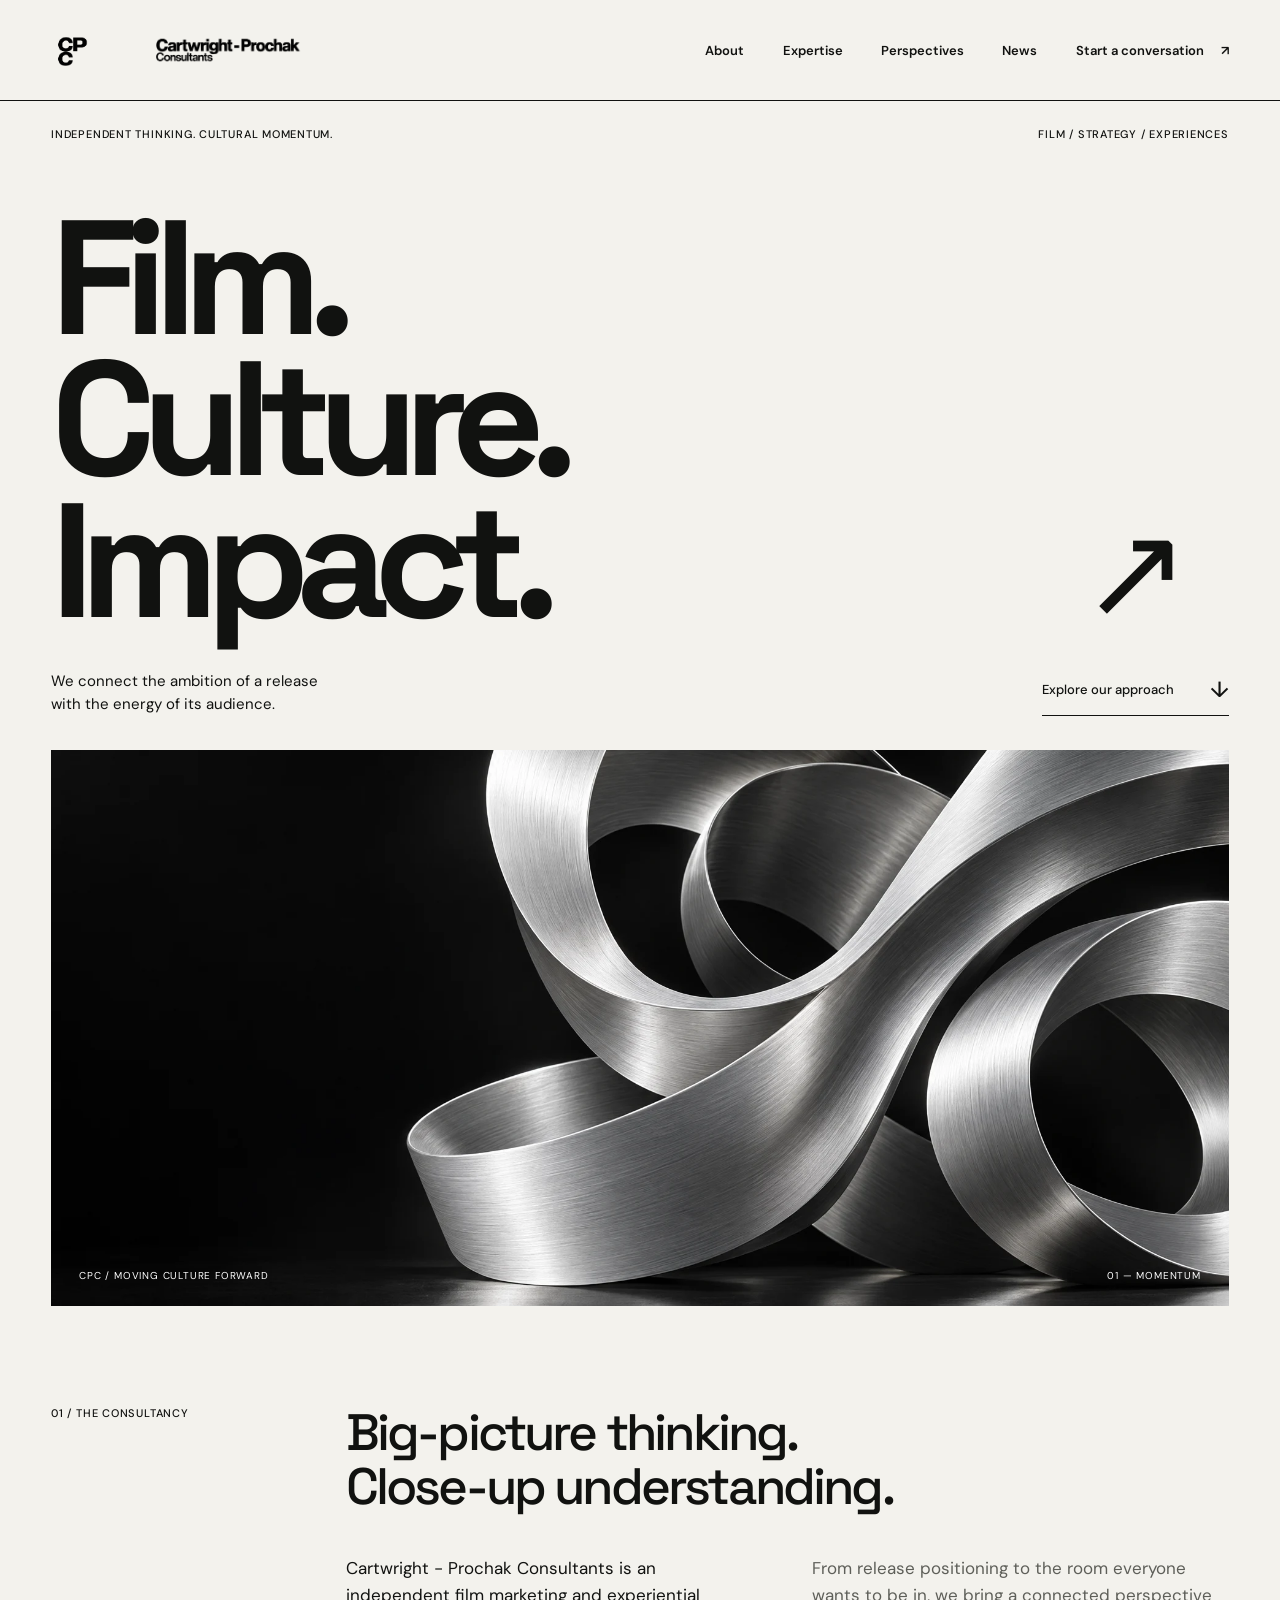
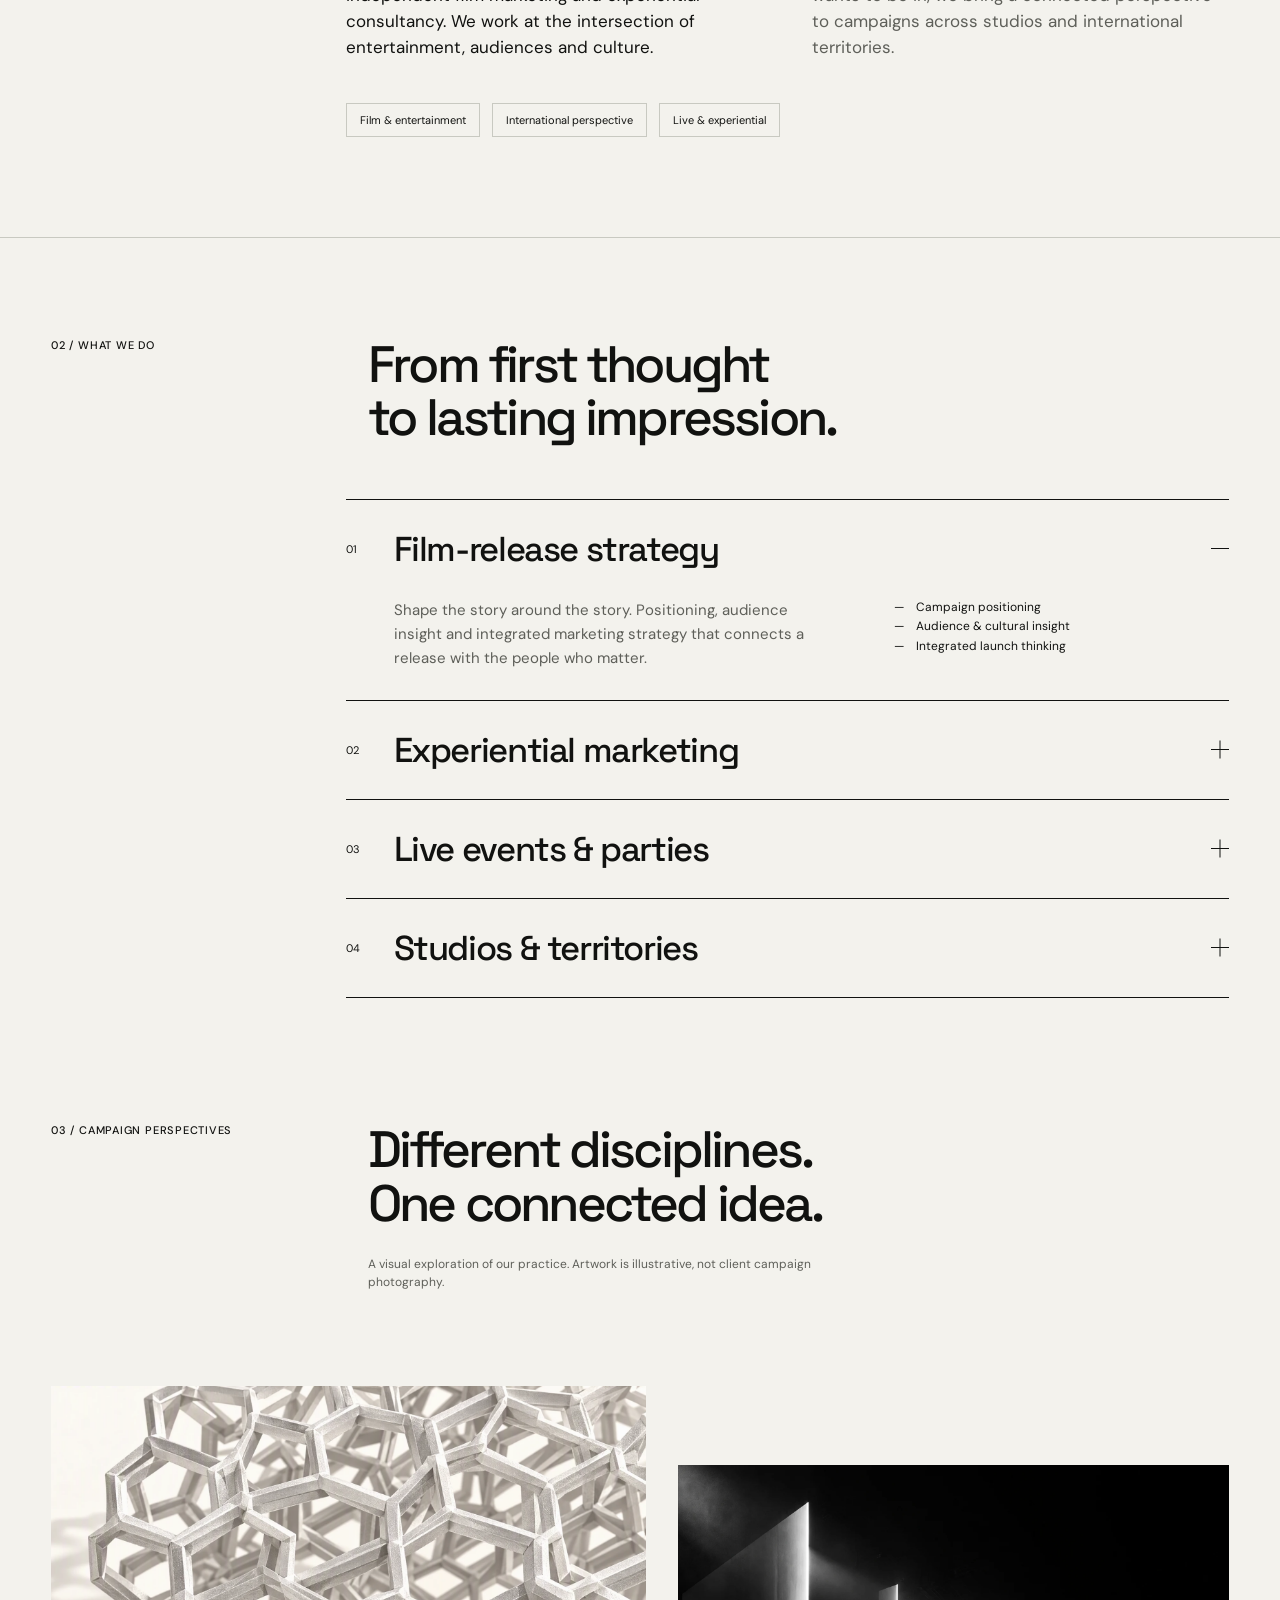
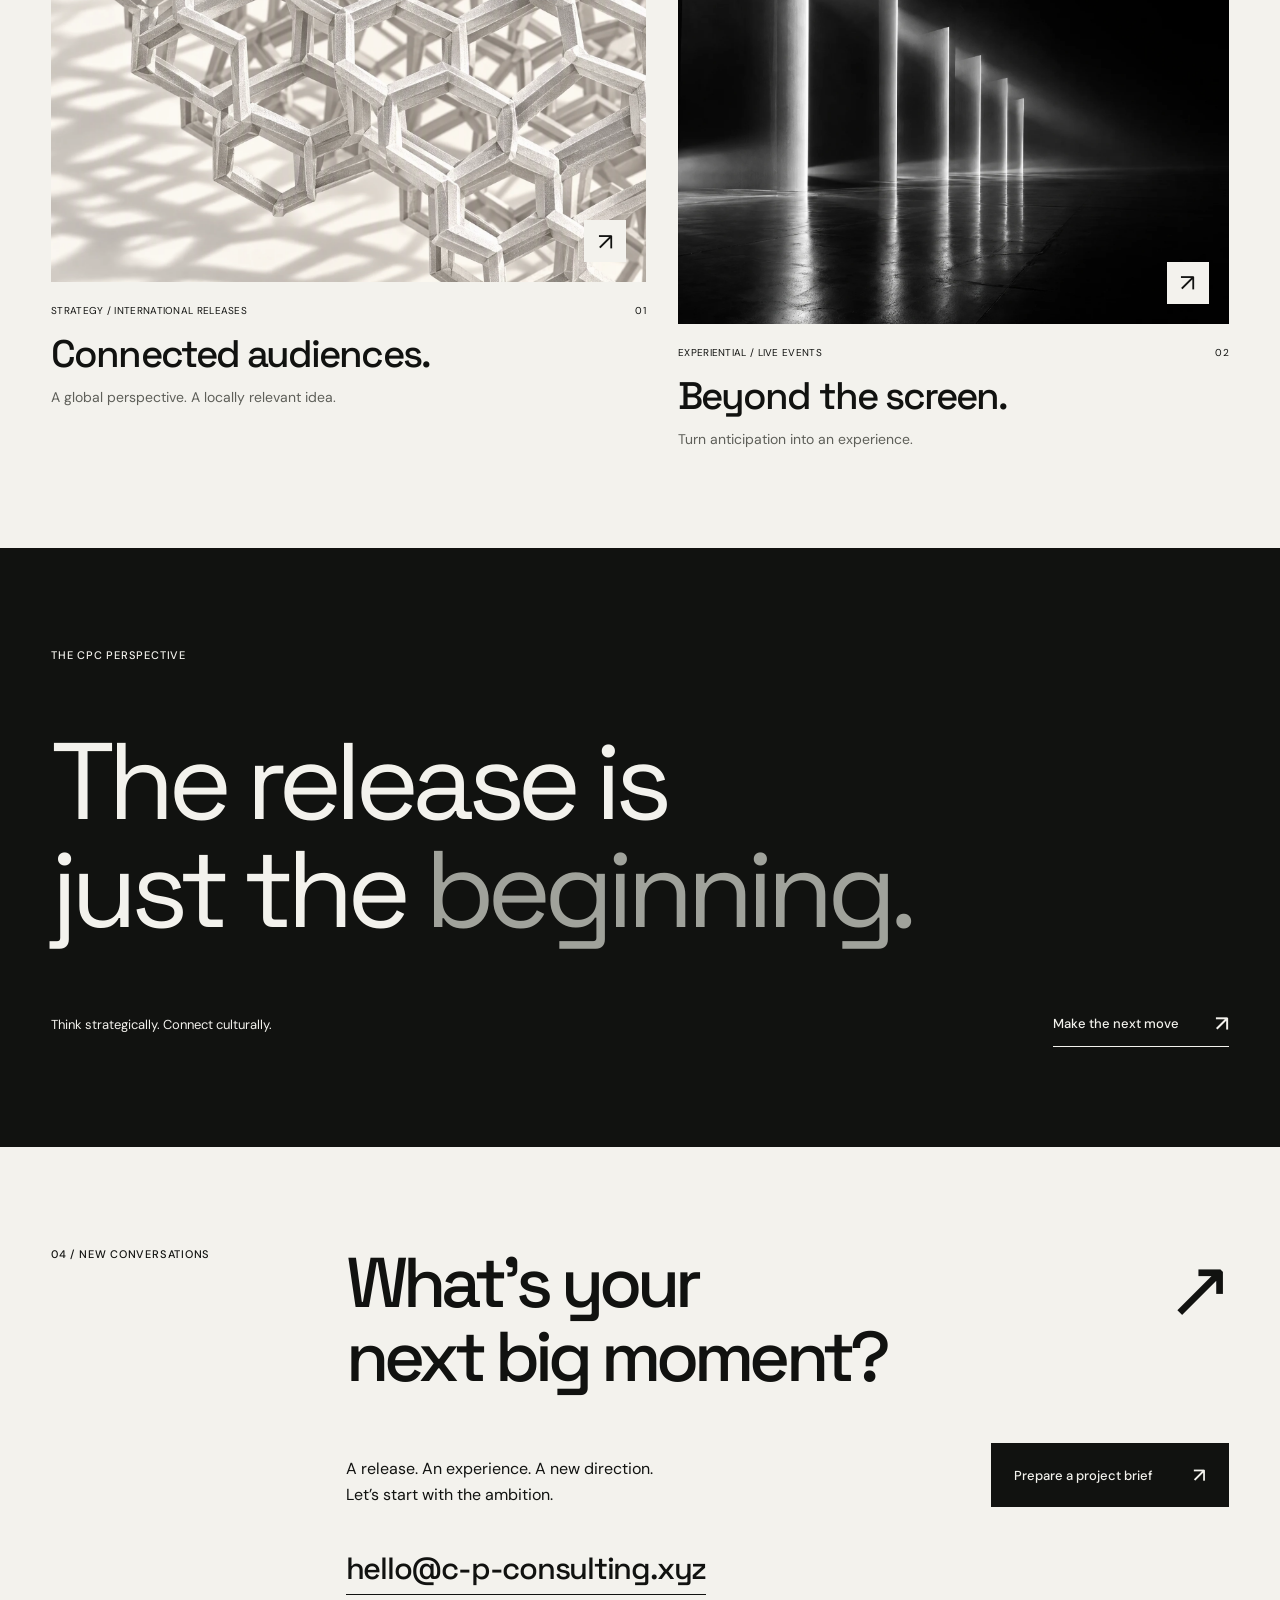
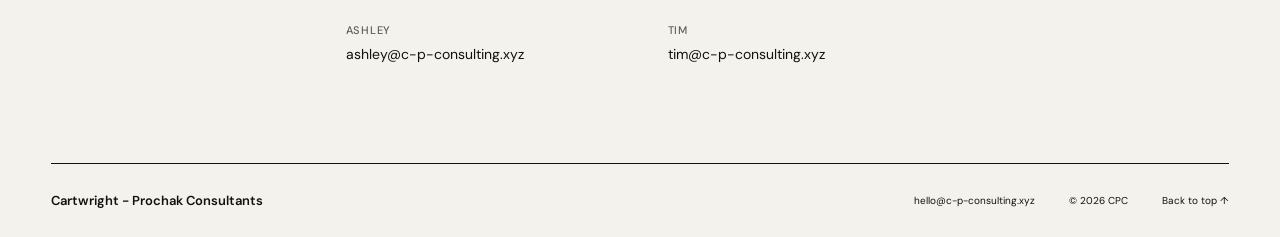
==== commit 6f52b525: "Add Lottie loaders, news page, and cat 404. Wire CPC loading animations into page entry, publish a N" ====
--- a/index.html
+++ b/index.html
@@ -1,11 +1,11 @@
 <!doctype html>
-<html lang="en">
+<html lang="en" class="is-loading">
 <head>
   <meta charset="utf-8">
   <meta name="viewport" content="width=device-width, initial-scale=1">
   <meta name="theme-color" content="#f3f2ed">
   <meta name="robots" content="index, follow">
-  <link rel="canonical" href="https://c-p-consulting.xyz/">
+  <link rel="canonical" href="https://www.c-p-consulting.xyz/">
   <title>CPC — Film Marketing &amp; Live Experiences Consultancy</title>
   <meta name="description" content="Cartwright - Prochak Consultants connects film-release strategy, experiential marketing and live events across studios and international territories.">
   <meta name="keywords" content="film marketing, entertainment strategy, experiential marketing, live events, international releases">
@@ -13,26 +13,31 @@
   <meta property="og:site_name" content="Cartwright - Prochak Consultants">
   <meta property="og:title" content="CPC — Film. Culture. Impact.">
   <meta property="og:description" content="Independent thinking for film releases, cultural moments and live experiences.">
-  <meta property="og:url" content="https://c-p-consulting.xyz/">
-  <meta property="og:image" content="https://c-p-consulting.xyz/assets/CPC-hero-ribbon.webp">
+  <meta property="og:url" content="https://www.c-p-consulting.xyz/">
+  <meta property="og:image" content="https://www.c-p-consulting.xyz/assets/CPC-hero-ribbon.webp">
   <meta name="twitter:card" content="summary_large_image">
   <meta name="twitter:title" content="CPC — Film. Culture. Impact.">
   <meta name="twitter:description" content="Film-release strategy, experiential marketing and live events.">
-  <meta name="twitter:image" content="https://c-p-consulting.xyz/assets/CPC-hero-ribbon.webp">
+  <meta name="twitter:image" content="https://www.c-p-consulting.xyz/assets/CPC-hero-ribbon.webp">
   <link rel="icon" href="/assets/favicon.png" type="image/png">
   <link rel="stylesheet" href="/styles.css">
+  <script src="/motion/lottie.min.js" defer></script>
+  <script src="/motion/cpc-loader.js" defer></script>
+  <script src="/motion/page-loader.js" defer></script>
   <script src="/app.js" defer></script>
 </head>
 <body>
   <a class="skip-link" href="#main">Skip to content</a>
+  <div id="cpc-page-loader" class="cpc-page-loader" data-animation="/assets/lottie/CPC-cat-loader-light.json" data-label="Loading CPC…"></div>
+  <p id="page-status" class="visually-hidden" role="status" aria-live="polite"></p>
   <header class="site-header">
-    <a class="brand" href="#" aria-label="Cartwright - Prochak Consultants home">
+    <a class="brand" href="/" aria-label="Cartwright - Prochak Consultants home">
       <img class="brand-sigil" src="/assets/CPC-swiss-sigil.png" alt="" width="48" height="48">
       <img class="brand-wordmark" src="/assets/CPC-swiss-wordmark.png" alt="Cartwright - Prochak Consultants" width="270" height="45">
     </a>
     <button class="menu-toggle" type="button" aria-expanded="false" aria-controls="navigation">Menu <span aria-hidden="true">+</span></button>
     <nav id="navigation" aria-label="Main navigation">
-      <a href="#about">About</a><a href="#expertise">Expertise</a><a href="#perspectives">Perspectives</a><a class="nav-contact" href="#contact">Start a conversation <span aria-hidden="true">↗</span></a>
+      <a href="#about">About</a><a href="#expertise">Expertise</a><a href="#perspectives">Perspectives</a><a href="/news">News</a><a class="nav-contact" href="#contact">Start a conversation <span aria-hidden="true">↗</span></a>
     </nav>
   </header>
   <main id="main">
--- a/styles.css
+++ b/styles.css
@@ -8,3 +8,9 @@
 @media(max-width:1050px){.brand-wordmark{width:190px}nav{gap:22px;font-size:12px}.nav-contact{display:none}.about,.contact{grid-template-columns:1fr 2.5fr}.section-top{grid-template-columns:1fr 2.5fr}.services{margin-left:28.5%}.about-copy{gap:26px;font-size:15px}.service-body{grid-template-columns:1fr;gap:20px}.contact-bottom{align-items:start;flex-direction:column}.footer-meta{gap:20px}}
 @media(max-width:700px){html{scroll-padding-top:25px}.site-header{padding:20px var(--gutter);position:relative}.brand-wordmark{width:190px}.brand-sigil{width:32px;height:32px}.brand{gap:12px}.menu-toggle{display:inline-flex;gap:14px;padding:10px 0;font-size:12px}nav{display:none;position:absolute;top:100%;left:0;right:0;background:var(--paper);z-index:10;border-bottom:1px solid var(--ink);padding:24px var(--gutter);flex-direction:column;align-items:flex-start;gap:28px;font-size:18px}nav.is-open{display:flex}.nav-contact{display:block}.hero{padding-top:22px}.hero-eyebrow{font-size:9px}.hero-eyebrow span:last-child{display:none}.hero h1{font-size:clamp(82px,21vw,147px);margin-top:48px;line-height:.91}.hero-arrow{font-size:.7em;padding:0}.hero-bottom{font-size:12px;align-items:start;gap:24px}.hero-bottom .text-link{font-size:11px;gap:12px}.hero-art>img{aspect-ratio:1.28;object-position:65% center}.hero-art figcaption{left:16px;right:16px;bottom:18px;font-size:8px}.hero-art figcaption span:last-child{display:none}.section-pad{padding:62px var(--gutter)}.about,.contact,.section-top{grid-template-columns:1fr;gap:28px}.section-label{font-size:10px}h2{font-size:38px}.about-copy{grid-template-columns:1fr;gap:22px;margin:28px 0;font-size:16px}.about-tags{gap:8px}.about-tags span{font-size:10px}.section-top{margin-bottom:32px}.services{margin-left:0}.services summary{gap:17px;padding:24px 0}.services h3{font-size:26px}.service-body{padding:0 24px 26px 39px;font-size:14px}.work-grid{grid-template-columns:1fr;gap:42px}.work-dark{margin-top:0}.work-image img{aspect-ratio:1.22}.work-meta{margin-top:18px}.work-card h3{font-size:32px}.statement>p{font-size:clamp(49px,11vw,77px);margin:42px 0 36px}.statement-bottom{align-items:start;flex-direction:column;gap:20px;font-size:12px}.contact h2{font-size:47px}.contact h2 span{right:0;font-size:.85em}.contact-bottom{margin-top:28px;gap:26px}.contact-emails{margin-top:32px;gap:22px}.contact-people{grid-template-columns:1fr;gap:18px}.solid-button{width:100%}footer{align-items:start;flex-direction:column;padding:24px 0}.footer-meta{flex-wrap:wrap;justify-content:space-between;width:100%;font-size:9px;gap:12px}dialog{padding:48px 26px 30px}dialog h2{font-size:34px}.form-row{grid-template-columns:1fr}}
 @media(prefers-reduced-motion:reduce){html{scroll-behavior:auto}*,*:before,*:after{animation:none!important;transition:none!important}}
+.visually-hidden{position:absolute;width:1px;height:1px;padding:0;margin:-1px;overflow:hidden;clip:rect(0,0,0,0);white-space:nowrap;border:0}
+html.is-loading{overflow:hidden}
+.cpc-page-loader{position:fixed;inset:0;z-index:100;display:grid;place-items:center;gap:8px;background:var(--paper);color:var(--ink);padding:var(--gutter)}.cpc-page-loader .cpc-loading-visual{width:min(180px,42vw);aspect-ratio:1}.cpc-page-loader .cpc-loader-status{font-size:12px;letter-spacing:.06em;text-transform:uppercase;font-weight:500}
+.not-found{max-width:720px}.not-found-title{font-size:clamp(48px,8vw,100px);letter-spacing:-.06em;margin:40px 0 36px;line-height:.95}.not-found-figure{margin:0 0 28px;background:#050505;overflow:hidden}.not-found-figure img{width:100%;height:auto;aspect-ratio:3/4;object-fit:cover;object-position:center 30%}.not-found-message{font-size:18px;line-height:1.55;color:var(--muted);margin:0 0 36px;max-width:34ch}
+.news-hero h1{font-size:clamp(64px,9vw,120px);line-height:.92;letter-spacing:-.07em;font-weight:700;margin:28px 0 28px}.news-intro{font-size:18px;line-height:1.6;color:var(--muted);max-width:34rem}.news-list{padding-top:0;display:grid;gap:0;border-top:1px solid var(--ink)}.news-item{padding:42px 0;border-bottom:1px solid var(--rule);display:grid;gap:18px;max-width:52rem}.news-meta{display:flex;gap:18px;font-size:11px;letter-spacing:.07em;text-transform:uppercase;font-weight:500;color:var(--muted)}.news-item-title{font-size:clamp(34px,4.2vw,56px);line-height:1.05;letter-spacing:-.05em;font-weight:500}.news-item-title a:hover{text-decoration:underline;text-underline-offset:6px}.news-item-excerpt{font-size:17px;line-height:1.55;color:var(--muted);max-width:40rem}.news-article{border-top:1px solid var(--rule)}.news-article-title{font-size:clamp(42px,5.5vw,78px);line-height:1.02;letter-spacing:-.06em;font-weight:500;margin:18px 0 16px;max-width:16ch}.news-article-meta{font-size:12px;letter-spacing:.04em;text-transform:uppercase;color:var(--muted);margin-bottom:32px}.news-article-body{display:grid;gap:22px;font-size:18px;line-height:1.65;max-width:38rem}.news-article-body a{text-decoration:underline;text-underline-offset:4px}
+@media(max-width:700px){.cpc-page-loader .cpc-loading-visual{width:140px}.news-hero h1{font-size:clamp(48px,14vw,72px)}.news-item{padding:34px 0}.news-item-title{font-size:clamp(28px,8vw,40px)}.news-article-title{font-size:clamp(34px,10vw,52px)}.not-found-title{margin-top:28px}}
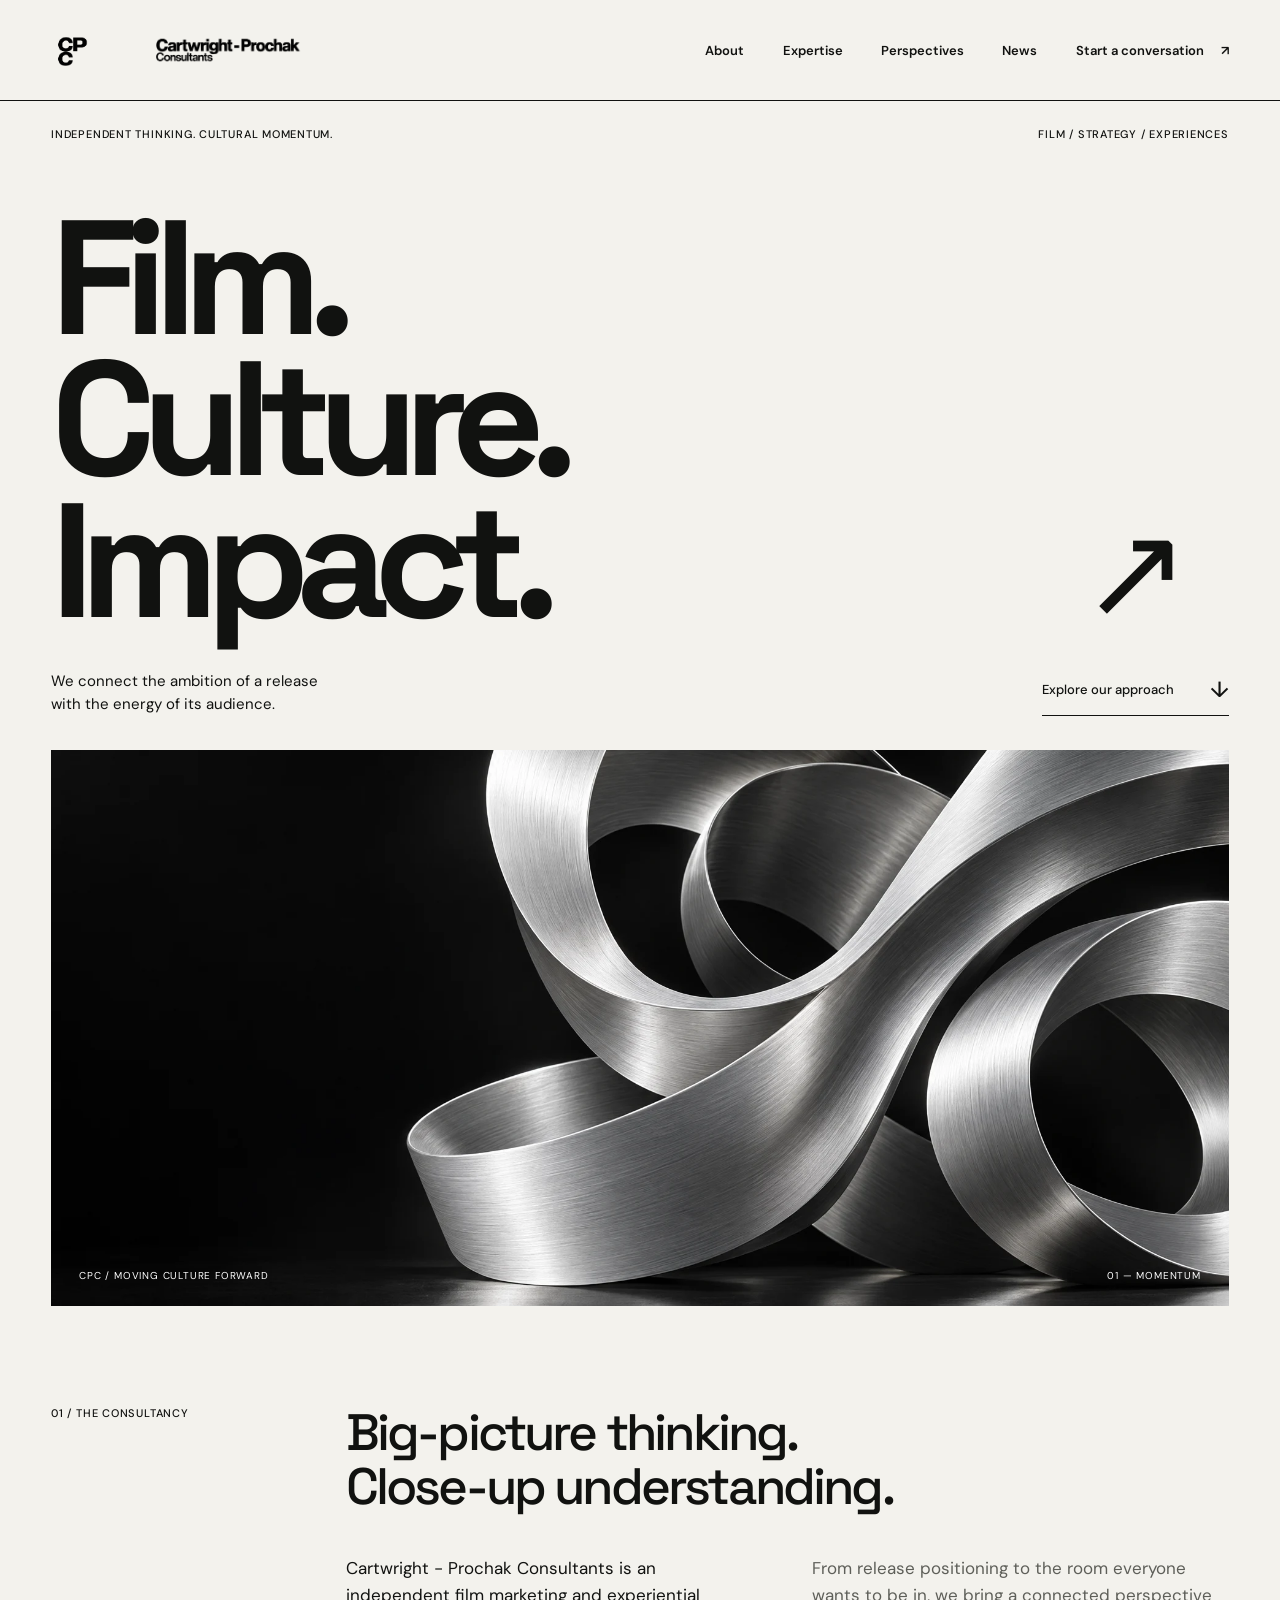
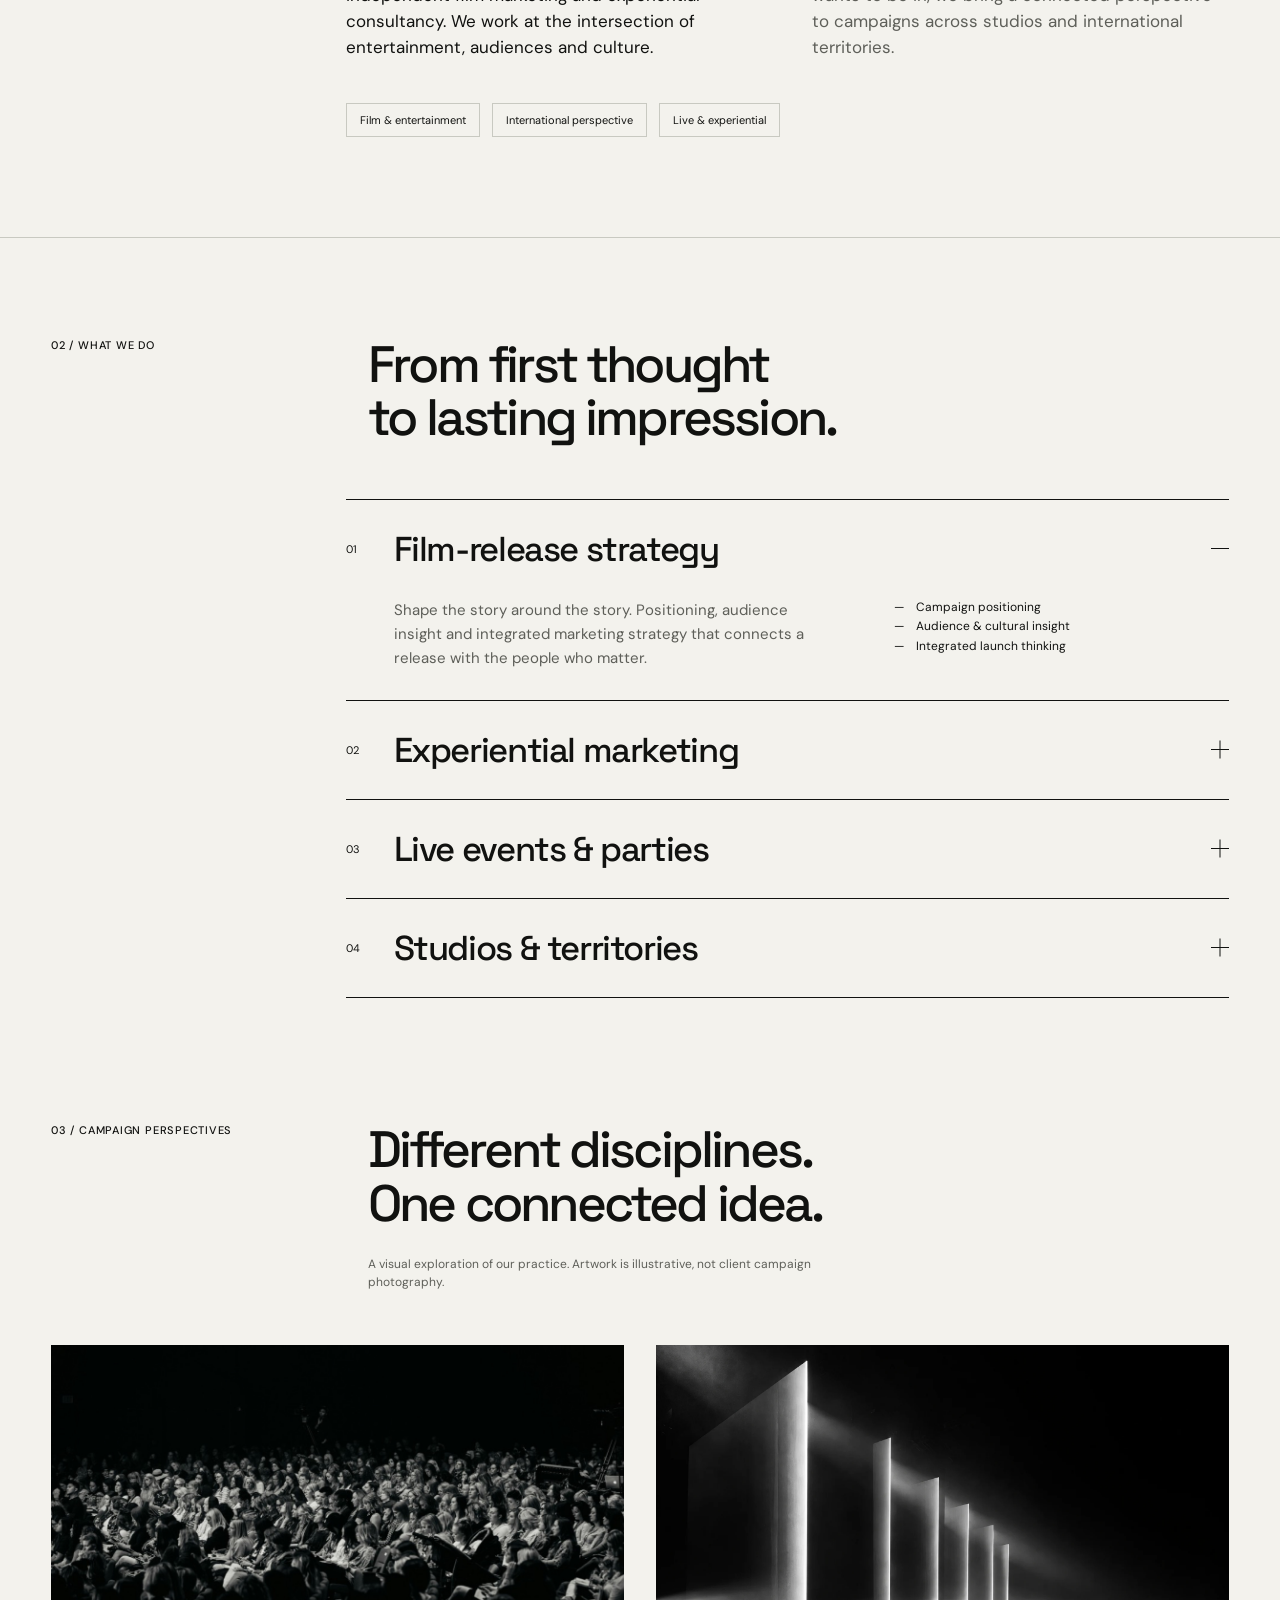
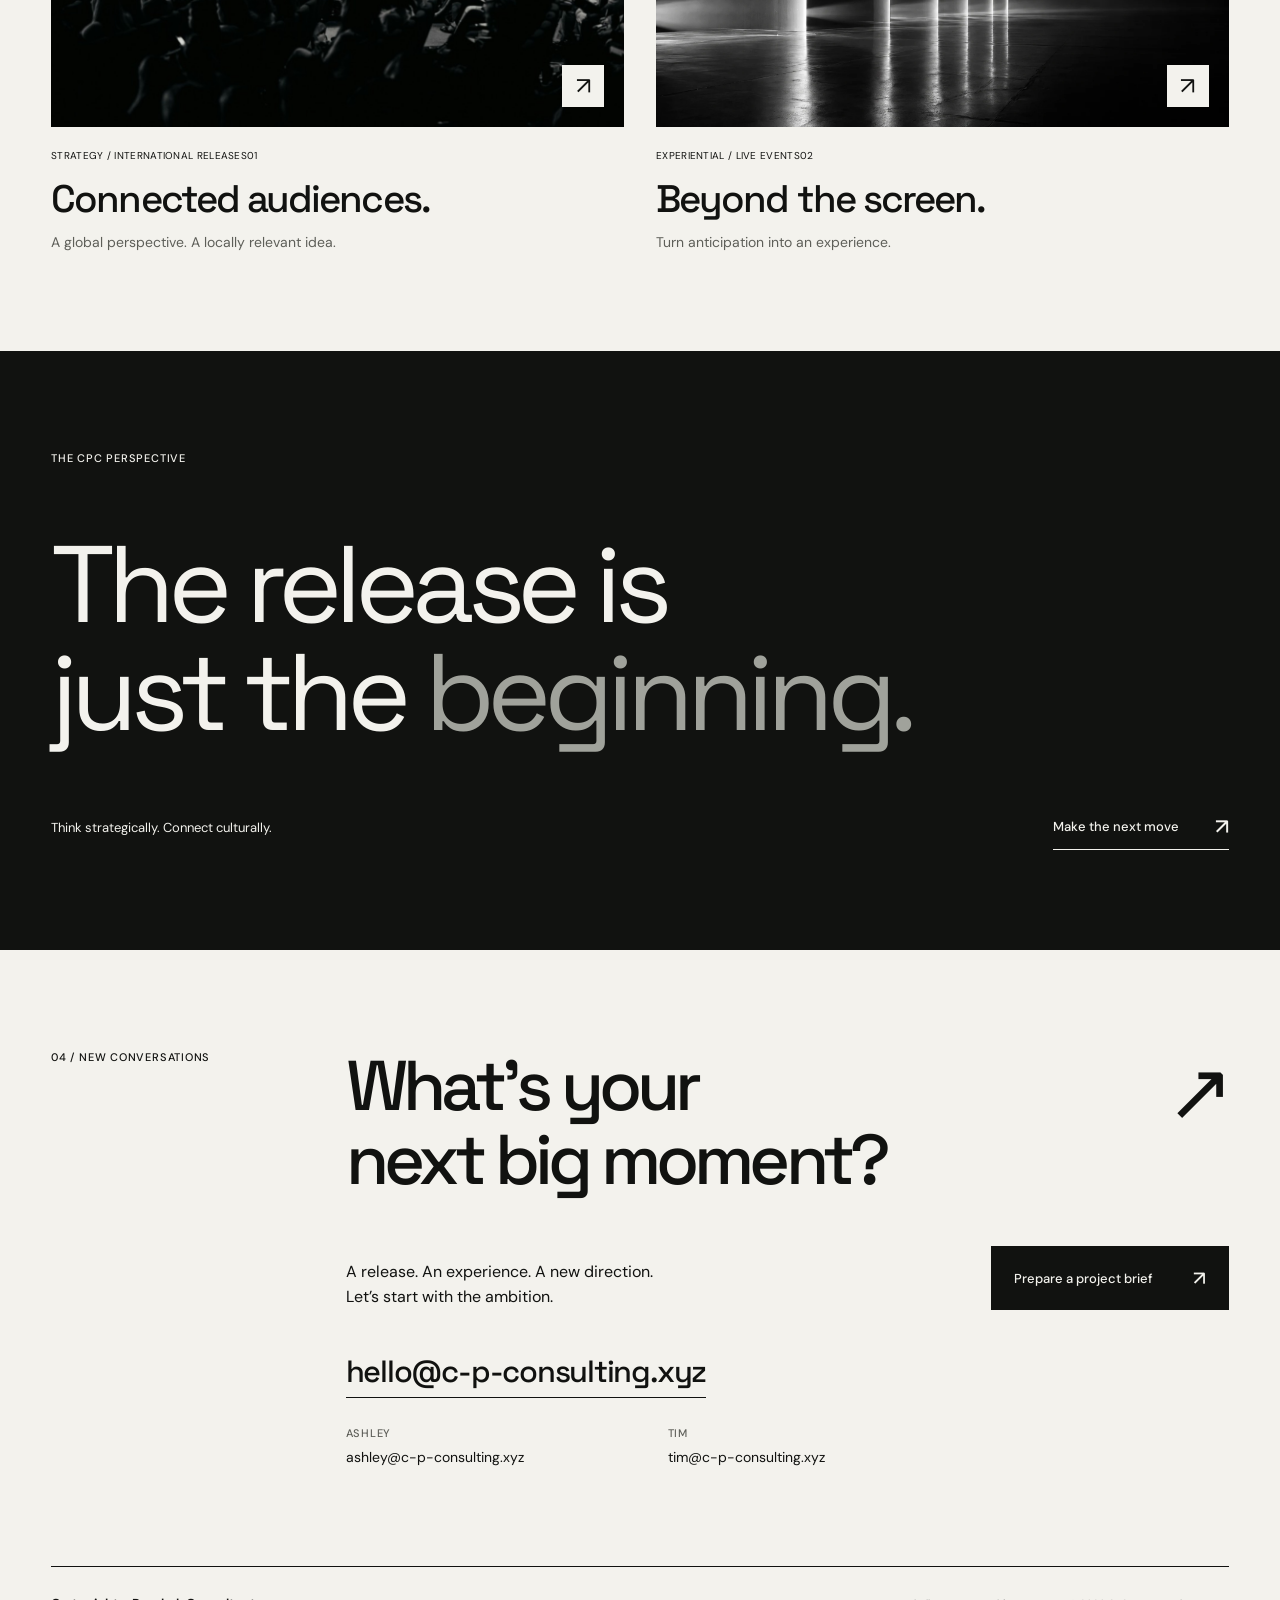
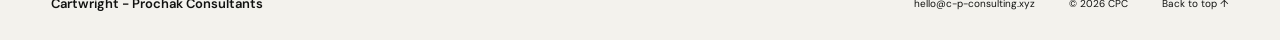
==== commit f528aaf5: "Balance campaign perspectives and update Connected audiences art." ====
--- a/index.html
+++ b/index.html
@@ -63,7 +63,7 @@
     <section class="perspectives section-pad" id="perspectives" aria-labelledby="perspectives-title">
       <div class="section-top"><div class="section-label">03 / Campaign perspectives</div><div><h2 id="perspectives-title">Different disciplines.<br>One connected idea.</h2><p class="section-note">A visual exploration of our practice. Artwork is illustrative, not client campaign photography.</p></div></div>
       <div class="work-grid">
-        <button class="work-card work-light" type="button" data-project="strategy" aria-label="Explore Connected audiences"><div class="work-image"><img src="/assets/CPC-lattice.webp" alt="Interconnected architectural silver lattice" loading="lazy" width="1920" height="1440"><span class="card-open" aria-hidden="true">↗</span></div><div class="work-meta"><span>Strategy / International releases</span><span>01</span></div><h3>Connected audiences.</h3><p>A global perspective. A locally relevant idea.</p></button>
+        <button class="work-card work-light" type="button" data-project="strategy" aria-label="Explore Connected audiences"><div class="work-image"><img src="/assets/CPC-connected-audiences.jpg" alt="An audience seated in a dark auditorium, lit from the stage" loading="lazy" width="2400" height="1598"><span class="card-open" aria-hidden="true">↗</span></div><div class="work-meta"><span>Strategy / International releases</span><span>01</span></div><h3>Connected audiences.</h3><p>A global perspective. A locally relevant idea.</p></button>
         <button class="work-card work-dark" type="button" data-project="live" aria-label="Explore Beyond the screen"><div class="work-image"><img src="/assets/CPC-live-light.webp" alt="An abstract immersive installation of white light planes" loading="lazy" width="1920" height="1440"><span class="card-open" aria-hidden="true">↗</span></div><div class="work-meta"><span>Experiential / Live events</span><span>02</span></div><h3>Beyond the screen.</h3><p>Turn anticipation into an experience.</p></button>
       </div>
     </section>
--- a/styles.css
+++ b/styles.css
@@ -2,11 +2,11 @@
 :root{--paper:#f3f2ed;--ink:#111210;--muted:#5e5f59;--rule:#c8c9c1;--gutter:clamp(22px,4vw,72px);--display:'Space Grotesk',Arial,sans-serif;--body:'DM Sans',Arial,sans-serif}
 *{box-sizing:border-box}html{scroll-behavior:smooth;scroll-padding-top:100px}body{margin:0;background:var(--paper);color:var(--ink);font-family:var(--body);-webkit-font-smoothing:antialiased}a{color:inherit;text-decoration:none}button,input,textarea,select{font:inherit}button{color:inherit}button,a,summary{-webkit-tap-highlight-color:transparent}button{cursor:pointer}img{display:block;max-width:100%}h1,h2,h3,p{margin:0}h1,h2,h3{font-family:var(--display)}::selection{color:var(--paper);background:var(--ink)}:focus-visible{outline:2px solid currentColor;outline-offset:6px}body.modal-open{overflow:hidden}.skip-link{position:fixed;top:-80px;left:20px;background:var(--ink);color:var(--paper);z-index:20;padding:14px}.skip-link:focus{top:12px}
 .site-header{display:flex;align-items:center;justify-content:space-between;gap:30px;padding:26px var(--gutter);border-bottom:1px solid var(--ink)}.brand{display:flex;align-items:center;gap:16px}.brand-sigil{width:42px;height:42px;object-fit:contain}.brand-wordmark{width:240px;height:auto;max-height:48px;object-fit:contain}nav{display:flex;align-items:center;gap:clamp(22px,3vw,48px);font-size:13px;font-weight:600}nav a{position:relative}nav a:after{content:'';position:absolute;left:0;bottom:-6px;width:100%;height:1px;background:currentColor;transform:scaleX(0);transform-origin:left;transition:transform .2s}nav a:hover:after{transform:scaleX(1)}.nav-contact span{margin-left:14px}.menu-toggle{display:none;border:0;background:transparent;padding:10px;font-weight:600}.eyebrow,.section-label{font-size:11px;letter-spacing:.07em;text-transform:uppercase;font-weight:500}.hero{padding:26px var(--gutter) 0}.hero-eyebrow{display:flex;justify-content:space-between;gap:20px}.hero h1{font-size:clamp(100px,12.7vw,205px);line-height:.87;letter-spacing:-.085em;font-weight:700;margin:66px 0 34px}.hero-last{display:flex;align-items:baseline;justify-content:space-between}.hero-arrow{font-family:Arial,sans-serif;font-size:.8em;font-weight:400;letter-spacing:0;padding-right:3vw}.hero-bottom{display:flex;justify-content:space-between;align-items:end;margin-bottom:34px;font-size:15px;line-height:1.55}.text-link{display:inline-flex;gap:36px;align-items:center;font-size:13px;font-weight:500;border-bottom:1px solid currentColor;padding:8px 0}.text-link span{font-size:22px;transition:transform .2s}.text-link:hover span{transform:translate(2px,-2px)}.hero-art{margin:0;position:relative;background:#050505;overflow:hidden}.hero-art>img{width:100%;height:auto;aspect-ratio:2.12;object-fit:cover}.hero-art figcaption{position:absolute;bottom:24px;left:28px;right:28px;display:flex;justify-content:space-between;color:#fff;font-size:10px;letter-spacing:.08em;text-transform:uppercase}
-.section-pad{padding:100px var(--gutter)}.about{display:grid;grid-template-columns:1fr 3fr;border-bottom:1px solid var(--rule)}h2{font-size:clamp(36px,4vw,64px);line-height:1.05;font-weight:500;letter-spacing:-.055em}.about-copy{display:grid;grid-template-columns:1fr 1fr;gap:50px;margin:42px 0;font-size:17px;line-height:1.55;max-width:930px}.about-copy p:last-child{color:var(--muted)}.about-tags{display:flex;flex-wrap:wrap;gap:12px}.about-tags span{font-size:11px;border:1px solid var(--rule);padding:9px 13px}.section-top{display:grid;grid-template-columns:1fr 3fr;gap:30px;margin-bottom:54px}.services{margin-left:25%}.services details{border-top:1px solid var(--ink)}.services details:last-child{border-bottom:1px solid var(--ink)}.services summary{list-style:none;display:flex;gap:26px;align-items:center;cursor:pointer;padding:27px 0}.services summary::-webkit-details-marker{display:none}.service-no{font-size:11px;align-self:center;width:22px}.services h3{font-size:clamp(24px,2.7vw,42px);font-weight:500;letter-spacing:-.04em}.service-symbol{width:18px;height:18px;margin-left:auto;position:relative;flex-shrink:0}.service-symbol:before,.service-symbol:after{content:'';position:absolute;background:currentColor;top:8px;left:0;width:18px;height:1px}.service-symbol:after{transform:rotate(90deg)}details[open] .service-symbol:after{transform:rotate(0)}.service-body{padding:0 42px 30px 48px;display:grid;grid-template-columns:1.5fr 1fr;gap:60px;font-size:15px;line-height:1.6}.service-body p{max-width:510px;color:var(--muted)}.service-body ul{list-style:none;padding:0;margin:0;font-size:12px}.service-body li:before{content:'—';margin-right:12px}.perspectives{padding-top:25px}.section-note{font-size:12px;line-height:1.5;color:var(--muted);max-width:470px;margin-top:24px}.work-grid{display:grid;grid-template-columns:1.08fr 1fr;gap:32px}.work-card{display:block;text-align:left;background:none;border:0;padding:0;width:100%}.work-dark{margin-top:120px}.work-image{overflow:hidden;position:relative;background:#ddd}.work-image img{width:100%;height:auto;aspect-ratio:1.2;object-fit:cover;transition:transform .5s}.work-card:hover img{transform:scale(1.025)}.card-open{position:absolute;bottom:20px;right:20px;width:42px;height:42px;display:grid;place-items:center;background:var(--paper);font-size:24px}.work-meta{display:flex;justify-content:space-between;font-size:10px;text-transform:uppercase;letter-spacing:.03em;margin:22px 0 12px}.work-card h3{font-size:clamp(28px,3vw,44px);font-weight:500;letter-spacing:-.05em}.work-card p{font-size:14px;color:var(--muted);margin-top:10px}.statement{color:var(--paper);background:var(--ink)}.statement>p{font-family:var(--display);font-size:clamp(62px,8.5vw,140px);line-height:1;letter-spacing:-.065em;margin:66px 0 56px}.statement>p span{color:#a0a29b}.statement-bottom{display:flex;justify-content:space-between;align-items:center;font-size:13px}.contact{display:grid;grid-template-columns:1fr 3fr}.contact h2{font-size:clamp(44px,5.5vw,86px);letter-spacing:-.07em;position:relative}.contact h2 span{position:absolute;right:0;top:0;font-family:Arial,sans-serif;font-size:1.15em}.contact-bottom{display:flex;gap:24px;justify-content:space-between;align-items:end;margin-top:48px}.contact-bottom p{font-size:16px;line-height:1.6}.solid-button{display:inline-flex;gap:40px;justify-content:space-between;align-items:center;background:var(--ink);color:var(--paper);border:1px solid var(--ink);padding:18px 22px;font-size:13px;font-weight:500;transition:background .2s,color .2s}.solid-button:hover{background:var(--paper);color:var(--ink)}.solid-button span{font-size:20px}.contact-emails{margin-top:42px;display:grid;gap:28px;max-width:620px}.contact-public{font-family:var(--display);font-size:clamp(22px,2.4vw,34px);font-weight:500;letter-spacing:-.04em;border-bottom:1px solid currentColor;padding-bottom:6px;width:fit-content}.contact-people{display:grid;grid-template-columns:1fr 1fr;gap:24px}.contact-people a{display:flex;flex-direction:column;gap:8px;font-size:14px}.contact-people span{font-size:11px;letter-spacing:.07em;text-transform:uppercase;font-weight:500;color:var(--muted)}footer{margin:0 var(--gutter);padding:28px 0;display:flex;justify-content:space-between;gap:24px;align-items:center;border-top:1px solid var(--ink)}.footer-brand{font-size:13px;font-weight:600}.footer-meta{display:flex;gap:34px;font-size:10px}.footer-meta a:hover{text-decoration:underline}
+.section-pad{padding:100px var(--gutter)}.about{display:grid;grid-template-columns:1fr 3fr;border-bottom:1px solid var(--rule)}h2{font-size:clamp(36px,4vw,64px);line-height:1.05;font-weight:500;letter-spacing:-.055em}.about-copy{display:grid;grid-template-columns:1fr 1fr;gap:50px;margin:42px 0;font-size:17px;line-height:1.55;max-width:930px}.about-copy p:last-child{color:var(--muted)}.about-tags{display:flex;flex-wrap:wrap;gap:12px}.about-tags span{font-size:11px;border:1px solid var(--rule);padding:9px 13px}.section-top{display:grid;grid-template-columns:1fr 3fr;gap:30px;margin-bottom:54px}.services{margin-left:25%}.services details{border-top:1px solid var(--ink)}.services details:last-child{border-bottom:1px solid var(--ink)}.services summary{list-style:none;display:flex;gap:26px;align-items:center;cursor:pointer;padding:27px 0}.services summary::-webkit-details-marker{display:none}.service-no{font-size:11px;align-self:center;width:22px}.services h3{font-size:clamp(24px,2.7vw,42px);font-weight:500;letter-spacing:-.04em}.service-symbol{width:18px;height:18px;margin-left:auto;position:relative;flex-shrink:0}.service-symbol:before,.service-symbol:after{content:'';position:absolute;background:currentColor;top:8px;left:0;width:18px;height:1px}.service-symbol:after{transform:rotate(90deg)}details[open] .service-symbol:after{transform:rotate(0)}.service-body{padding:0 42px 30px 48px;display:grid;grid-template-columns:1.5fr 1fr;gap:60px;font-size:15px;line-height:1.6}.service-body p{max-width:510px;color:var(--muted)}.service-body ul{list-style:none;padding:0;margin:0;font-size:12px}.service-body li:before{content:'—';margin-right:12px}.perspectives{padding-top:25px}.section-note{font-size:12px;line-height:1.5;color:var(--muted);max-width:470px;margin-top:24px}.work-grid{display:grid;grid-template-columns:1fr 1fr;gap:32px;align-items:stretch}.work-card{display:flex;flex-direction:column;text-align:left;background:none;border:0;padding:0;width:100%;height:100%}.work-dark{margin-top:0}.work-image{overflow:hidden;position:relative;background:#111}.work-image img{width:100%;height:auto;aspect-ratio:1.5;object-fit:cover;object-position:center 40%;transition:transform .5s}.work-card:hover img{transform:scale(1.025)}.card-open{position:absolute;bottom:20px;right:20px;width:42px;height:42px;display:grid;place-items:center;background:var(--paper);font-size:24px}.work-meta{display:flex;justify-content:space-between;font-size:10px;text-transform:uppercase;letter-spacing:.03em;margin:22px 0 12px}.work-card h3{font-size:clamp(28px,3vw,44px);font-weight:500;letter-spacing:-.05em}.work-card p{font-size:14px;color:var(--muted);margin-top:10px}.statement{color:var(--paper);background:var(--ink)}.statement>p{font-family:var(--display);font-size:clamp(62px,8.5vw,140px);line-height:1;letter-spacing:-.065em;margin:66px 0 56px}.statement>p span{color:#a0a29b}.statement-bottom{display:flex;justify-content:space-between;align-items:center;font-size:13px}.contact{display:grid;grid-template-columns:1fr 3fr}.contact h2{font-size:clamp(44px,5.5vw,86px);letter-spacing:-.07em;position:relative}.contact h2 span{position:absolute;right:0;top:0;font-family:Arial,sans-serif;font-size:1.15em}.contact-bottom{display:flex;gap:24px;justify-content:space-between;align-items:end;margin-top:48px}.contact-bottom p{font-size:16px;line-height:1.6}.solid-button{display:inline-flex;gap:40px;justify-content:space-between;align-items:center;background:var(--ink);color:var(--paper);border:1px solid var(--ink);padding:18px 22px;font-size:13px;font-weight:500;transition:background .2s,color .2s}.solid-button:hover{background:var(--paper);color:var(--ink)}.solid-button span{font-size:20px}.contact-emails{margin-top:42px;display:grid;gap:28px;max-width:620px}.contact-public{font-family:var(--display);font-size:clamp(22px,2.4vw,34px);font-weight:500;letter-spacing:-.04em;border-bottom:1px solid currentColor;padding-bottom:6px;width:fit-content}.contact-people{display:grid;grid-template-columns:1fr 1fr;gap:24px}.contact-people a{display:flex;flex-direction:column;gap:8px;font-size:14px}.contact-people span{font-size:11px;letter-spacing:.07em;text-transform:uppercase;font-weight:500;color:var(--muted)}footer{margin:0 var(--gutter);padding:28px 0;display:flex;justify-content:space-between;gap:24px;align-items:center;border-top:1px solid var(--ink)}.footer-brand{font-size:13px;font-weight:600}.footer-meta{display:flex;gap:34px;font-size:10px}.footer-meta a:hover{text-decoration:underline}
 dialog{border:0;background:var(--paper);color:var(--ink);padding:54px;max-width:680px;width:calc(100% - 36px);max-height:90dvh;overflow:auto}dialog::backdrop{background:#000b;backdrop-filter:blur(4px)}.dialog-close{position:absolute;top:14px;right:18px;border:0;background:transparent;font-size:30px;padding:3px 8px}.dialog-eyebrow{margin-bottom:30px}dialog h2{font-size:44px;margin-bottom:24px}dialog>p{font-size:16px;line-height:1.65}dialog ul{padding:0;list-style:none;margin:24px 0}dialog li{padding:12px 0;border-bottom:1px solid var(--rule);font-size:14px}.dialog-note{color:var(--muted);font-size:12px!important;margin-bottom:26px;line-height:1.6}.enquiry-dialog>.eyebrow{margin-bottom:26px}.enquiry-dialog form{display:grid;gap:19px}.form-row{display:grid;grid-template-columns:1fr 1fr;gap:20px}label{display:flex;flex-direction:column;gap:8px;font-size:12px}input,textarea,select{border:1px solid #b8bab1;border-radius:0;background:transparent;padding:12px;color:var(--ink);width:100%;font-size:14px}textarea{resize:vertical}.form-result{font-size:12px;color:var(--muted);line-height:1.5}
 @media(min-width:1700px){body{max-width:1920px;margin:auto}.hero h1{font-size:220px}}
 @media(max-width:1050px){.brand-wordmark{width:190px}nav{gap:22px;font-size:12px}.nav-contact{display:none}.about,.contact{grid-template-columns:1fr 2.5fr}.section-top{grid-template-columns:1fr 2.5fr}.services{margin-left:28.5%}.about-copy{gap:26px;font-size:15px}.service-body{grid-template-columns:1fr;gap:20px}.contact-bottom{align-items:start;flex-direction:column}.footer-meta{gap:20px}}
-@media(max-width:700px){html{scroll-padding-top:25px}.site-header{padding:20px var(--gutter);position:relative}.brand-wordmark{width:190px}.brand-sigil{width:32px;height:32px}.brand{gap:12px}.menu-toggle{display:inline-flex;gap:14px;padding:10px 0;font-size:12px}nav{display:none;position:absolute;top:100%;left:0;right:0;background:var(--paper);z-index:10;border-bottom:1px solid var(--ink);padding:24px var(--gutter);flex-direction:column;align-items:flex-start;gap:28px;font-size:18px}nav.is-open{display:flex}.nav-contact{display:block}.hero{padding-top:22px}.hero-eyebrow{font-size:9px}.hero-eyebrow span:last-child{display:none}.hero h1{font-size:clamp(82px,21vw,147px);margin-top:48px;line-height:.91}.hero-arrow{font-size:.7em;padding:0}.hero-bottom{font-size:12px;align-items:start;gap:24px}.hero-bottom .text-link{font-size:11px;gap:12px}.hero-art>img{aspect-ratio:1.28;object-position:65% center}.hero-art figcaption{left:16px;right:16px;bottom:18px;font-size:8px}.hero-art figcaption span:last-child{display:none}.section-pad{padding:62px var(--gutter)}.about,.contact,.section-top{grid-template-columns:1fr;gap:28px}.section-label{font-size:10px}h2{font-size:38px}.about-copy{grid-template-columns:1fr;gap:22px;margin:28px 0;font-size:16px}.about-tags{gap:8px}.about-tags span{font-size:10px}.section-top{margin-bottom:32px}.services{margin-left:0}.services summary{gap:17px;padding:24px 0}.services h3{font-size:26px}.service-body{padding:0 24px 26px 39px;font-size:14px}.work-grid{grid-template-columns:1fr;gap:42px}.work-dark{margin-top:0}.work-image img{aspect-ratio:1.22}.work-meta{margin-top:18px}.work-card h3{font-size:32px}.statement>p{font-size:clamp(49px,11vw,77px);margin:42px 0 36px}.statement-bottom{align-items:start;flex-direction:column;gap:20px;font-size:12px}.contact h2{font-size:47px}.contact h2 span{right:0;font-size:.85em}.contact-bottom{margin-top:28px;gap:26px}.contact-emails{margin-top:32px;gap:22px}.contact-people{grid-template-columns:1fr;gap:18px}.solid-button{width:100%}footer{align-items:start;flex-direction:column;padding:24px 0}.footer-meta{flex-wrap:wrap;justify-content:space-between;width:100%;font-size:9px;gap:12px}dialog{padding:48px 26px 30px}dialog h2{font-size:34px}.form-row{grid-template-columns:1fr}}
+@media(max-width:700px){html{scroll-padding-top:25px}.site-header{padding:20px var(--gutter);position:relative}.brand-wordmark{width:190px}.brand-sigil{width:32px;height:32px}.brand{gap:12px}.menu-toggle{display:inline-flex;gap:14px;padding:10px 0;font-size:12px}nav{display:none;position:absolute;top:100%;left:0;right:0;background:var(--paper);z-index:10;border-bottom:1px solid var(--ink);padding:24px var(--gutter);flex-direction:column;align-items:flex-start;gap:28px;font-size:18px}nav.is-open{display:flex}.nav-contact{display:block}.hero{padding-top:22px}.hero-eyebrow{font-size:9px}.hero-eyebrow span:last-child{display:none}.hero h1{font-size:clamp(82px,21vw,147px);margin-top:48px;line-height:.91}.hero-arrow{font-size:.7em;padding:0}.hero-bottom{font-size:12px;align-items:start;gap:24px}.hero-bottom .text-link{font-size:11px;gap:12px}.hero-art>img{aspect-ratio:1.28;object-position:65% center}.hero-art figcaption{left:16px;right:16px;bottom:18px;font-size:8px}.hero-art figcaption span:last-child{display:none}.section-pad{padding:62px var(--gutter)}.about,.contact,.section-top{grid-template-columns:1fr;gap:28px}.section-label{font-size:10px}h2{font-size:38px}.about-copy{grid-template-columns:1fr;gap:22px;margin:28px 0;font-size:16px}.about-tags{gap:8px}.about-tags span{font-size:10px}.section-top{margin-bottom:32px}.services{margin-left:0}.services summary{gap:17px;padding:24px 0}.services h3{font-size:26px}.service-body{padding:0 24px 26px 39px;font-size:14px}.work-grid{grid-template-columns:1fr;gap:42px}.work-image img{aspect-ratio:1.5}.work-meta{margin-top:18px}.work-card h3{font-size:32px}.statement>p{font-size:clamp(49px,11vw,77px);margin:42px 0 36px}.statement-bottom{align-items:start;flex-direction:column;gap:20px;font-size:12px}.contact h2{font-size:47px}.contact h2 span{right:0;font-size:.85em}.contact-bottom{margin-top:28px;gap:26px}.contact-emails{margin-top:32px;gap:22px}.contact-people{grid-template-columns:1fr;gap:18px}.solid-button{width:100%}footer{align-items:start;flex-direction:column;padding:24px 0}.footer-meta{flex-wrap:wrap;justify-content:space-between;width:100%;font-size:9px;gap:12px}dialog{padding:48px 26px 30px}dialog h2{font-size:34px}.form-row{grid-template-columns:1fr}}
 @media(prefers-reduced-motion:reduce){html{scroll-behavior:auto}*,*:before,*:after{animation:none!important;transition:none!important}}
 .visually-hidden{position:absolute;width:1px;height:1px;padding:0;margin:-1px;overflow:hidden;clip:rect(0,0,0,0);white-space:nowrap;border:0}
 html.is-loading{overflow:hidden}
